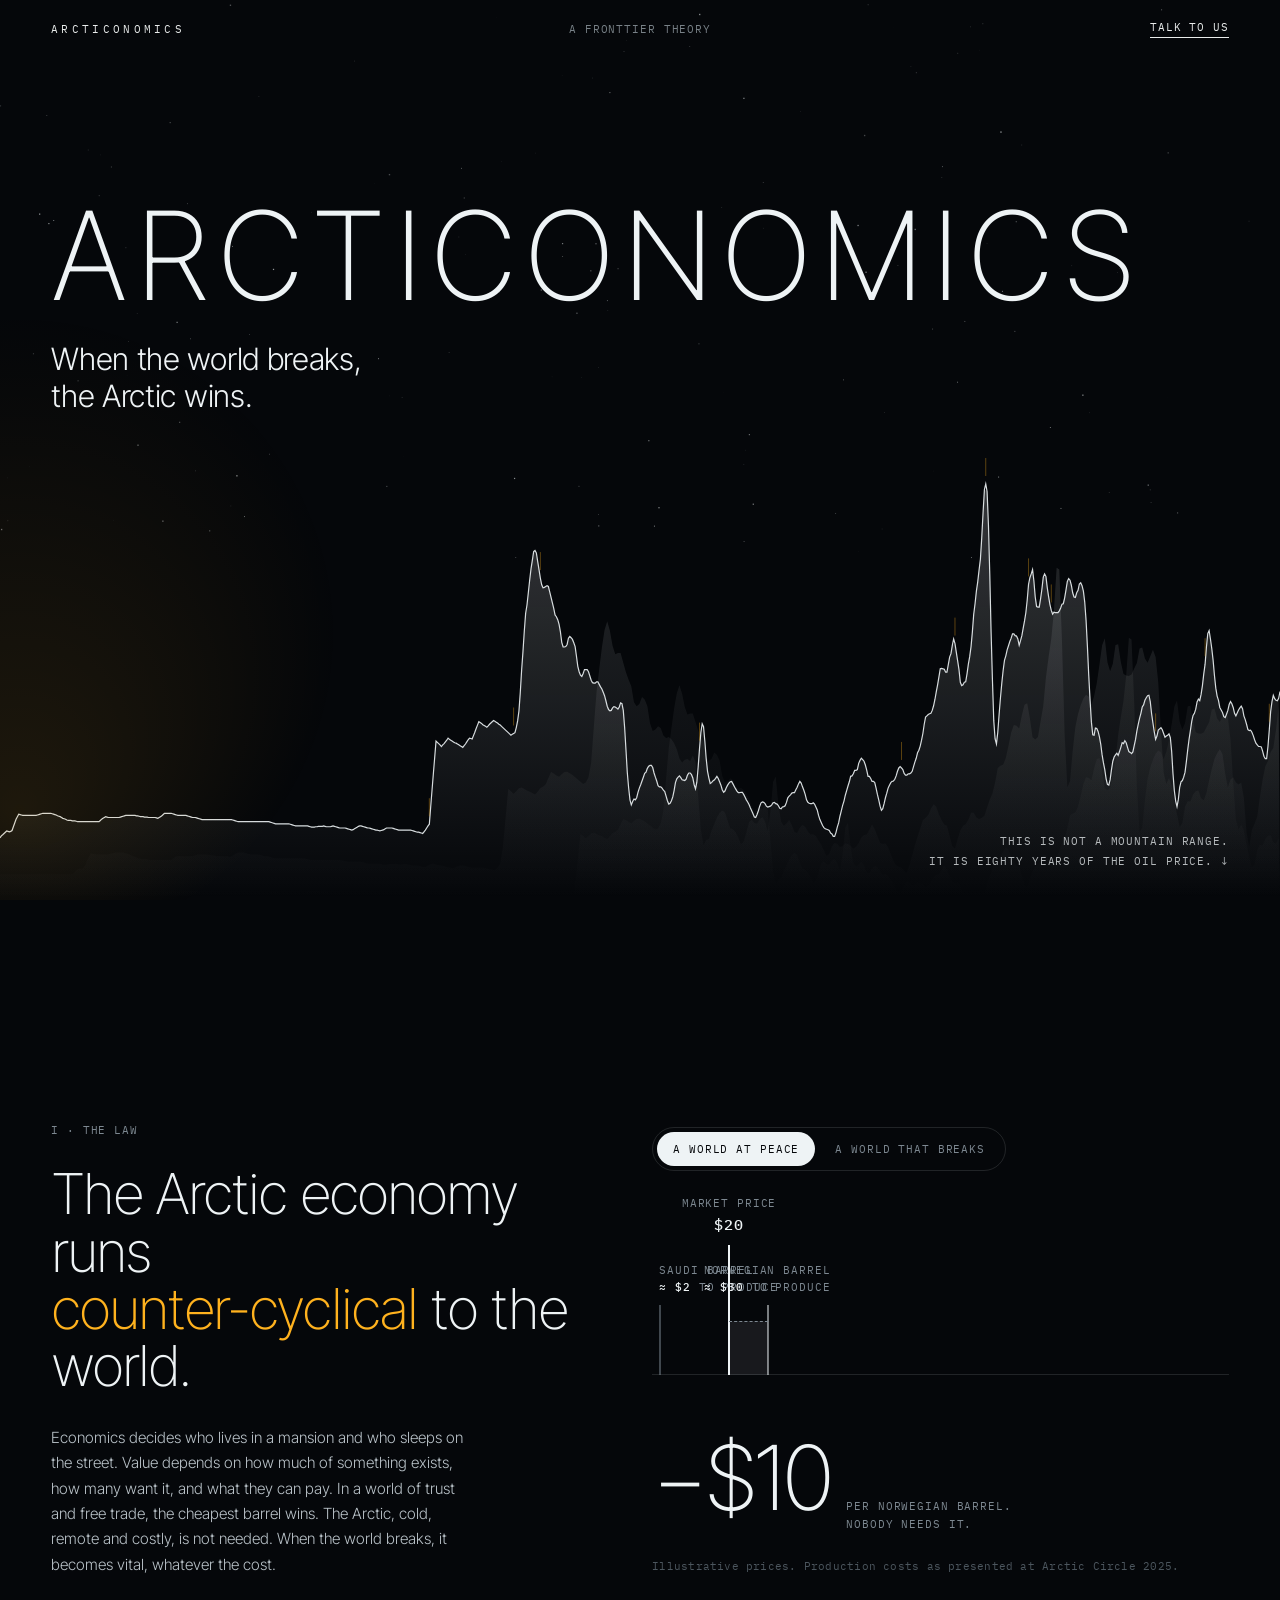
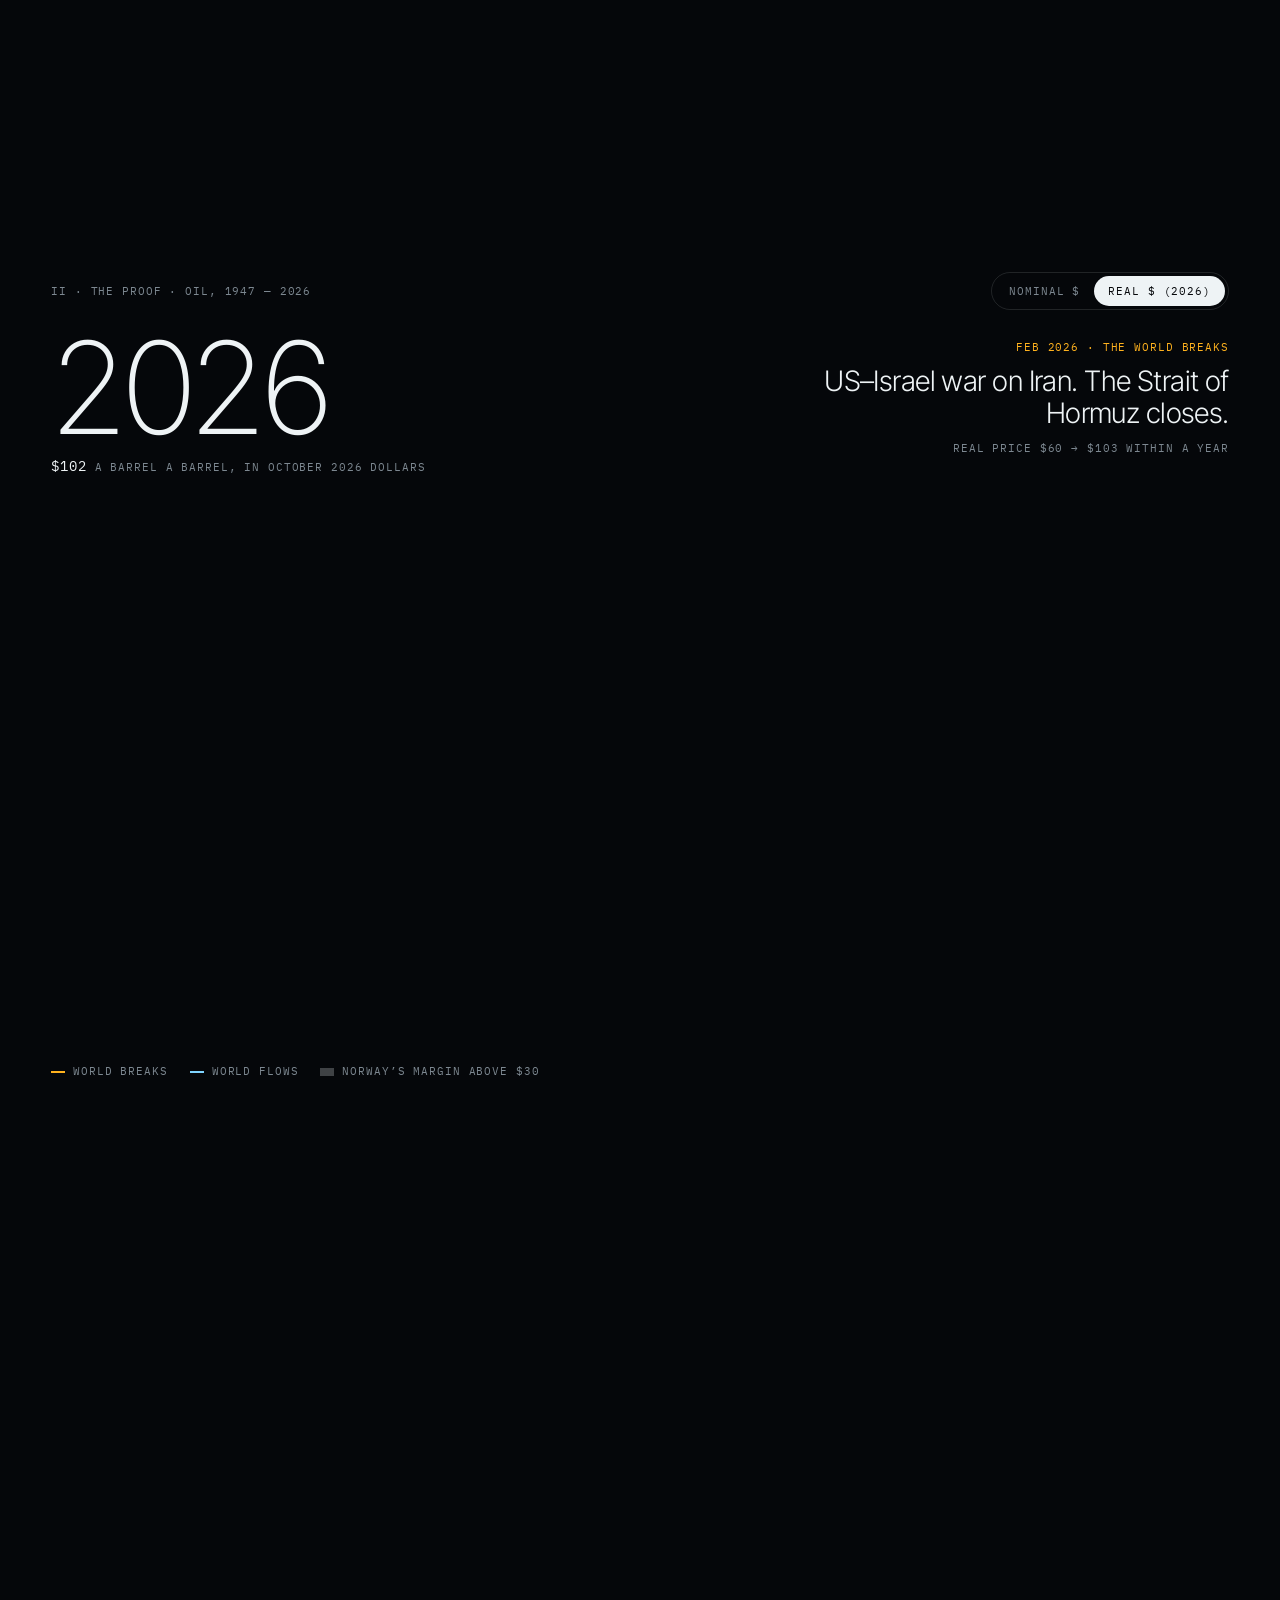
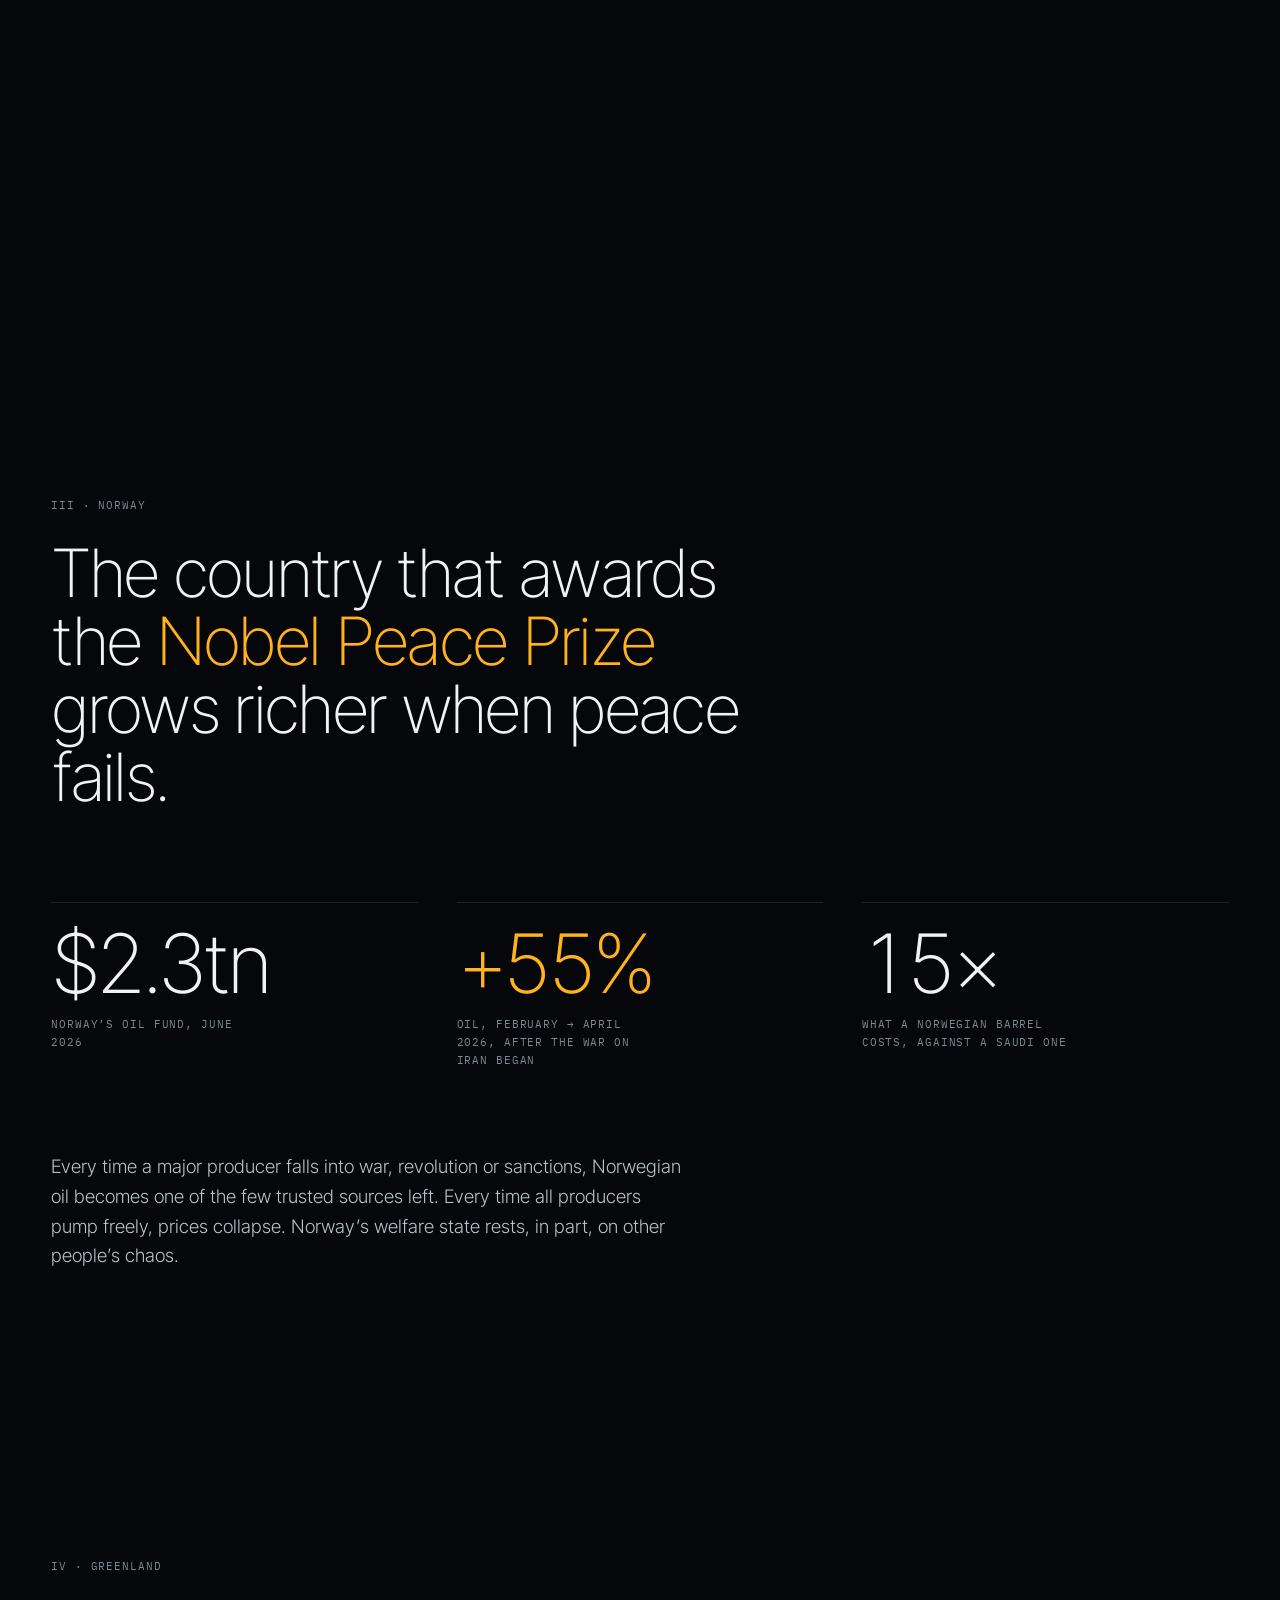
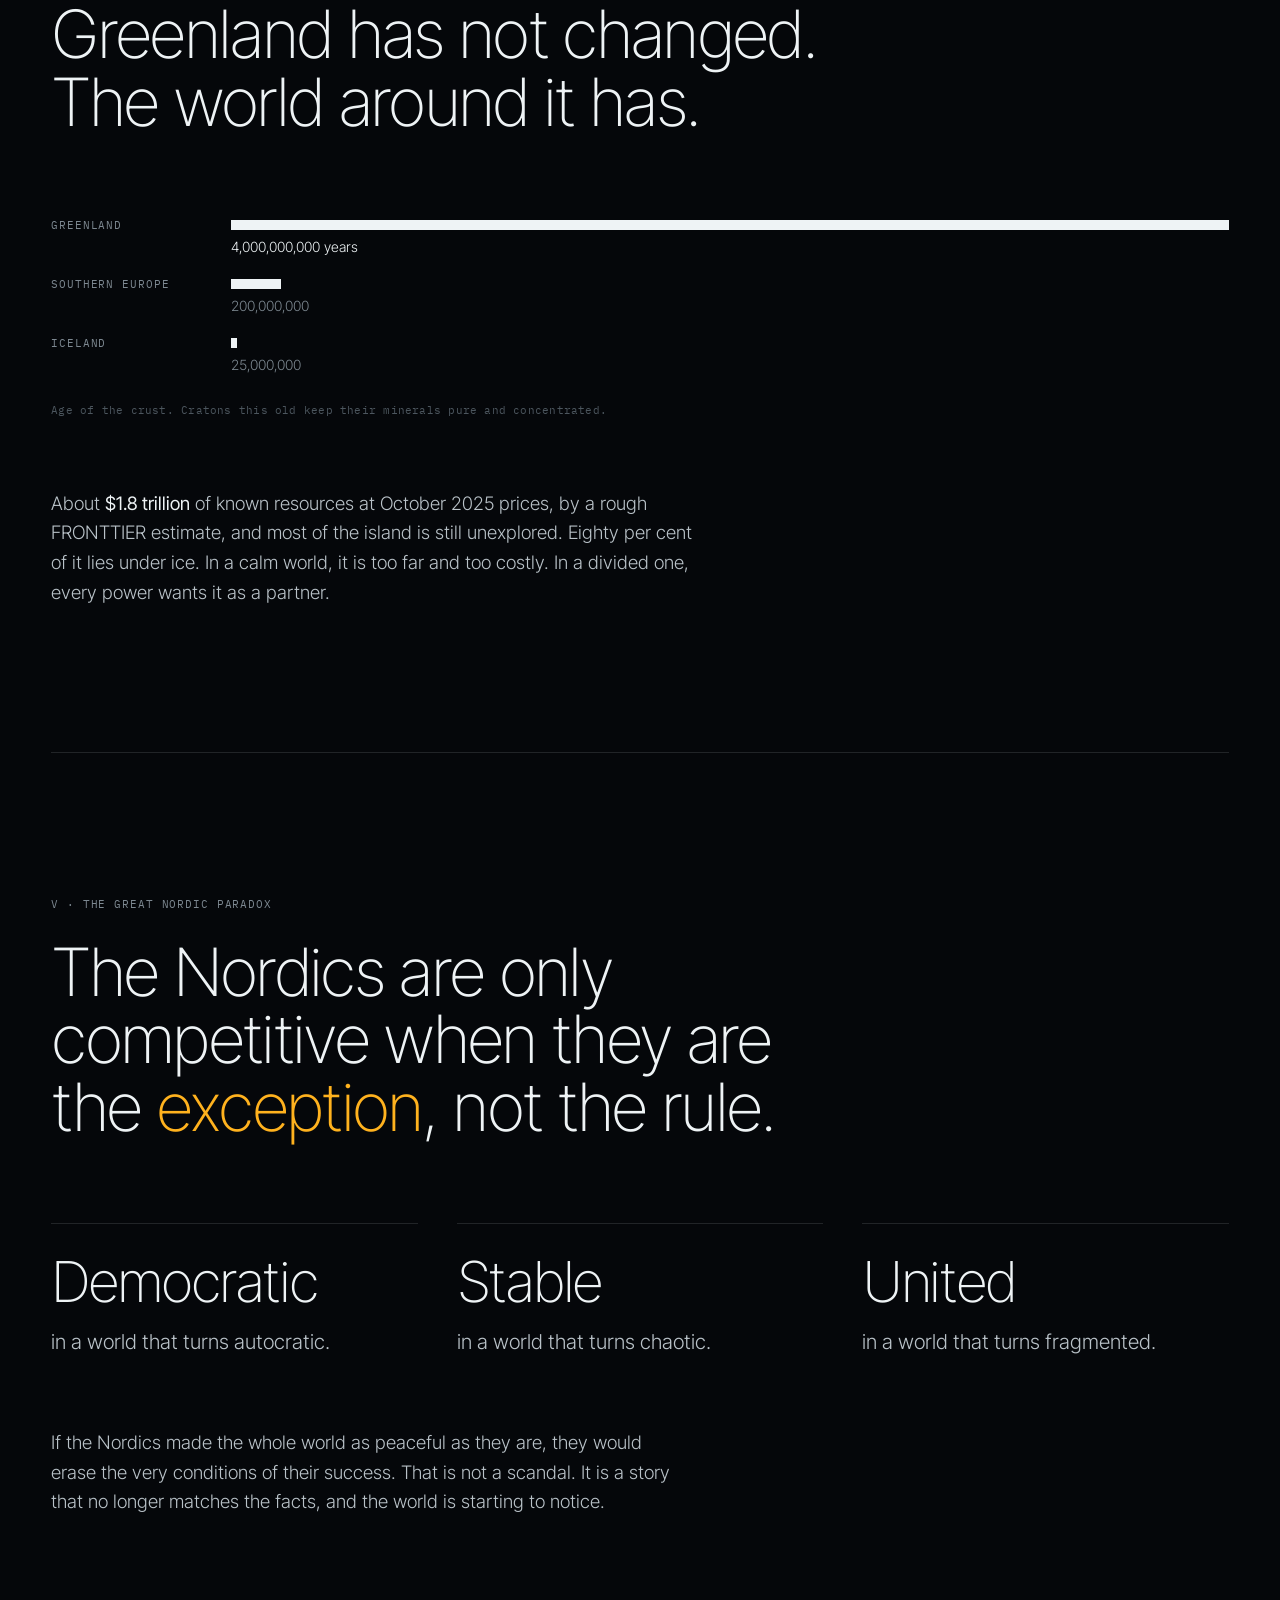
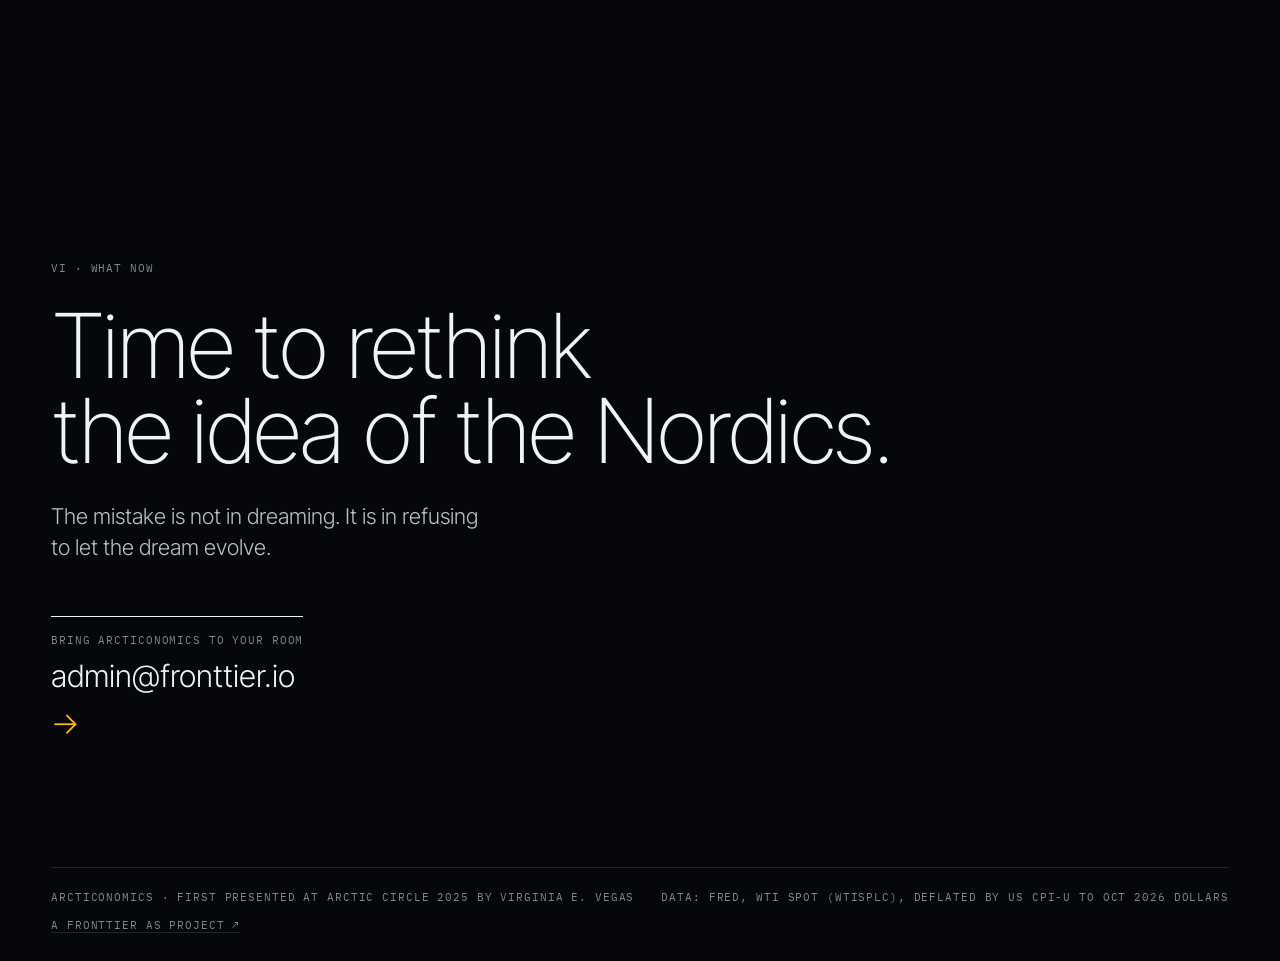
==== arcticonomics/index.html @ 34563ab1 "Proposal: Arcticonomics at fronttier.io/arcticonomics (preview until its own domain) Co-Authored-By:" ====
<!doctype html>
<html lang="en">
<head>
  <meta charset="utf-8">
  <meta name="viewport" content="width=device-width, initial-scale=1, viewport-fit=cover">
  <title>Arcticonomics — When the world breaks, the Arctic wins</title>
  <meta name="description" content="Arcticonomics: the Arctic economy is counter-cyclical to the world. Eighty years of the real oil price show it: every spike is a war, a revolution or a sanction. A FRONTTIER theory by Virginia E. Vegas.">
  <meta name="robots" content="noindex">
  <meta name="theme-color" content="#05070a">
  <link rel="icon" href="../favicon.svg" type="image/svg+xml">
  <link rel="preconnect" href="https://fonts.googleapis.com">
  <link rel="preconnect" href="https://fonts.gstatic.com" crossorigin>
  <link href="https://fonts.googleapis.com/css2?family=Inter+Tight:wght@200;300;400;500&family=IBM+Plex+Mono:wght@400;500&display=swap" rel="stylesheet">
  <link rel="stylesheet" href="styles.css?v=1">
</head>
<body>
  <header class="bar mono">
    <a href="#top" class="bar__b">Arcticonomics</a>
    <span class="bar__m" id="barM">A FRONTTIER theory</span>
    <a href="mailto:admin@fronttier.io?subject=Arcticonomics" class="bar__c">Talk to us</a>
  </header>

  <!-- 0. the ridge -->
  <section class="hero" id="top">
    <canvas id="ridge" aria-hidden="true"></canvas>
    <div class="hero__txt">
      <h1 class="hero__t">ARCTICONOMICS</h1>
      <p class="hero__s">When the world breaks,<br>the Arctic wins.</p>
    </div>
    <p class="mono hero__hint" id="hint">This is not a mountain range.<br>It is eighty years of the oil price. ↓</p>
  </section>

  <!-- 1. the law -->
  <section class="law" id="law" aria-labelledby="lawT">
    <div class="law__txt">
      <p class="mono k">I · The law</p>
      <h2 class="law__t rv" id="lawT">The Arctic economy runs<br><em>counter-cyclical</em> to the world.</h2>
      <p class="law__p rv">Economics decides who lives in a mansion and who sleeps on the street. Value depends on how much of something exists, how many want it, and what they can pay. In a world of trust and free trade, the cheapest barrel wins. The Arctic, cold, remote and costly, is not needed. When the world breaks, it becomes vital, whatever the cost.</p>
    </div>
    <div class="law__lab">
      <div class="switch mono" role="tablist" aria-label="State of the world">
        <button type="button" role="tab" aria-selected="true" data-w="peace">A world at peace</button>
        <button type="button" role="tab" aria-selected="false" data-w="break">A world that breaks</button>
      </div>
      <div class="scale" id="scale" aria-hidden="true">
        <div class="scale__axis"></div>
        <div class="tick tick--sa"><i></i><span class="mono">Saudi barrel<br><b>≈ $2</b> to produce</span></div>
        <div class="tick tick--no"><i></i><span class="mono">Norwegian barrel<br><b>≈ $30</b> to produce</span></div>
        <div class="tick tick--mk" id="mk"><i></i><span class="mono">Market price<br><b id="mkV">$20</b></span></div>
        <div class="gap" id="gap"></div>
      </div>
      <p class="law__out"><span id="outV">−$10</span><span class="mono" id="outL">per Norwegian barrel. Nobody needs it.</span></p>
      <p class="mono law__f">Illustrative prices. Production costs as presented at Arctic Circle 2025.</p>
    </div>
  </section>

  <!-- 2. the proof -->
  <section class="proof" id="proof" aria-labelledby="proofT">
    <div class="proof__pin">
      <div class="proof__head">
        <p class="mono k" id="proofT">II · The proof · Oil, 1947 — 2026</p>
        <div class="tog mono" role="group" aria-label="Price view">
          <button type="button" data-v="nominal" aria-pressed="false">Nominal $</button>
          <button type="button" data-v="real" aria-pressed="true">Real $ (2026)</button>
        </div>
      </div>
      <canvas id="chart" aria-label="Real oil price 1947 to 2026 with major world events"></canvas>
      <div class="now">
        <p class="now__y" id="nowY">1947</p>
        <p class="mono now__p"><span id="nowP">$26</span> a barrel<span id="nowU"> in today’s dollars</span></p>
      </div>
      <div class="ev" id="ev">
        <p class="mono ev__k" id="evK">Scroll through eighty years</p>
        <p class="ev__t" id="evT">Calm. Cheap. Nobody needs the Arctic.</p>
        <p class="mono ev__n" id="evN"></p>
      </div>
      <p class="mono legend"><span class="lg lg--b">World breaks</span><span class="lg lg--f">World flows</span><span class="lg lg--n">Norway’s margin above $30</span></p>
    </div>
  </section>

  <!-- 3. the paradox -->
  <section class="para" aria-labelledby="paraT">
    <p class="mono k rv">III · Norway</p>
    <h2 class="para__t rv" id="paraT">The country that awards the <em>Nobel Peace Prize</em> grows richer when peace fails.</h2>
    <div class="stats">
      <div class="st rv"><p class="st__v" data-count="2.3" data-pre="$" data-suf="tn">$2.3tn</p><p class="mono">Norway’s oil fund, June 2026</p></div>
      <div class="st rv"><p class="st__v" data-count="55" data-pre="+" data-suf="%">+55%</p><p class="mono">Oil, February → April 2026, after the war on Iran began</p></div>
      <div class="st rv"><p class="st__v" data-count="15" data-pre="" data-suf="×">15×</p><p class="mono">What a Norwegian barrel costs, against a Saudi one</p></div>
    </div>
    <p class="para__p rv">Every time a major producer falls into war, revolution or sanctions, Norwegian oil becomes one of the few trusted sources left. Every time all producers pump freely, prices collapse. Norway’s welfare state rests, in part, on other people’s chaos.</p>
  </section>

  <!-- 4. greenland -->
  <section class="gl" aria-labelledby="glT">
    <p class="mono k rv">IV · Greenland</p>
    <h2 class="gl__t rv" id="glT">Greenland has not changed.<br>The world around it has.</h2>
    <div class="crust" id="crust">
      <div class="cr"><span class="mono">Greenland</span><i style="--w:1"></i><b>4,000,000,000 years</b></div>
      <div class="cr"><span class="mono">Southern Europe</span><i style="--w:.05"></i><b>200,000,000</b></div>
      <div class="cr"><span class="mono">Iceland</span><i style="--w:.00625"></i><b>25,000,000</b></div>
      <p class="mono crust__f">Age of the crust. Cratons this old keep their minerals pure and concentrated.</p>
    </div>
    <p class="gl__p rv">About <b>$1.8 trillion</b> of known resources at October 2025 prices, by a rough FRONTTIER estimate, and most of the island is still unexplored. Eighty per cent of it lies under ice. In a calm world, it is too far and too costly. In a divided one, every power wants it as a partner.</p>
  </section>

  <!-- 5. the nordic paradox -->
  <section class="np" aria-labelledby="npT">
    <p class="mono k rv">V · The great Nordic paradox</p>
    <h2 class="np__t rv" id="npT">The Nordics are only competitive when they are the <em>exception</em>, not the rule.</h2>
    <ol class="np__l">
      <li class="rv"><span>Democratic</span> in a world that turns autocratic.</li>
      <li class="rv"><span>Stable</span> in a world that turns chaotic.</li>
      <li class="rv"><span>United</span> in a world that turns fragmented.</li>
    </ol>
    <p class="np__p rv">If the Nordics made the whole world as peaceful as they are, they would erase the very conditions of their success. That is not a scandal. It is a story that no longer matches the facts, and the world is starting to notice.</p>
  </section>

  <!-- 6. close -->
  <section class="end" aria-labelledby="endT">
    <canvas id="endRidge" aria-hidden="true"></canvas>
    <div class="end__txt">
      <p class="mono k rv">VI · What now</p>
      <h2 class="end__t rv" id="endT">Time to rethink<br>the idea of the Nordics.</h2>
      <p class="end__q rv">The mistake is not in dreaming. It is in refusing to let the dream evolve.</p>
      <a class="end__cta rv" href="mailto:admin@fronttier.io?subject=Arcticonomics"><span class="mono">Bring Arcticonomics to your room</span>admin@fronttier.io <i>→</i></a>
    </div>
    <footer class="foot mono">
      <span>Arcticonomics · first presented at Arctic Circle 2025 by Virginia E. Vegas</span>
      <span>Data: FRED, WTI spot (WTISPLC), deflated by US CPI-U to Oct 2026 dollars</span>
      <a href="https://fronttier.io">A FRONTTIER AS project ↗</a>
    </footer>
  </section>

  <script src="data.js?v=1"></script>
  <script src="app.js?v=1" defer></script>
</body>
</html>
---- arcticonomics/styles.css ----
:root {
  --night: #05070a;
  --ice: #eef3f5;
  --mist: #7d8891;
  --line: rgba(238,243,245,.12);
  --amber: #ffb21e;
  --flow: #7fd4ff;
  --pad: clamp(20px, 4vw, 56px);
  --sans: "Inter Tight", system-ui, sans-serif;
  --mono: "IBM Plex Mono", ui-monospace, monospace;
  --ease: cubic-bezier(.2,.7,.1,1);
}
* { box-sizing: border-box; }
html { -webkit-text-size-adjust: 100%; scroll-behavior: smooth; }
body { margin: 0; background: var(--night); color: var(--ice); font-family: var(--sans); -webkit-font-smoothing: antialiased; overflow-x: hidden; }
a { color: inherit; text-decoration: none; }
em { font-style: normal; color: var(--amber); }
.mono { font-family: var(--mono); font-size: 11px; letter-spacing: .08em; text-transform: uppercase; font-weight: 400; }
.k { margin: 0 0 28px; color: var(--mist); }

.bar { position: fixed; z-index: 30; top: 0; left: 0; right: 0; display: flex; justify-content: space-between; align-items: center; padding: 20px var(--pad); mix-blend-mode: difference; }
.bar__b { letter-spacing: .3em; }
.bar__m { position: absolute; left: 50%; transform: translateX(-50%); color: var(--mist); }
.bar__c { border-bottom: 1px solid currentColor; padding-bottom: 3px; }

/* 0. ridge */
.hero { position: relative; height: 100svh; min-height: 620px; overflow: hidden; }
#ridge { position: absolute; inset: 0; width: 100%; height: 100%; }
.hero__txt { position: absolute; left: var(--pad); right: var(--pad); top: 22svh; }
.hero__t { margin: 0; font-weight: 200; font-size: clamp(40px, 9.6vw, 176px); letter-spacing: .06em; line-height: .95; }
.hero__s { margin: 26px 0 0; font-weight: 300; font-size: clamp(20px, 2.4vw, 34px); line-height: 1.2; letter-spacing: -.01em; }
.hero__hint { position: absolute; right: var(--pad); bottom: 28px; margin: 0; text-align: right; line-height: 1.8; color: var(--ice); opacity: .75; transition: opacity .6s; }

/* 1. the law */
.law { display: grid; grid-template-columns: minmax(0, 1fr) minmax(0, 1.1fr); gap: clamp(30px, 6vw, 110px); align-items: center; min-height: 100svh; padding: 16svh var(--pad); }
.law__t { margin: 0; font-weight: 200; font-size: clamp(34px, 4.4vw, 72px); line-height: 1.02; letter-spacing: -.035em; }
.law__p { margin: 30px 0 0; max-width: 46ch; font-size: clamp(15px, 1.2vw, 18px); line-height: 1.65; font-weight: 300; color: #b9c2c8; }
.switch { display: inline-flex; border: 1px solid var(--line); border-radius: 999px; padding: 4px; gap: 4px; }
.switch button { appearance: none; border: 0; background: none; color: var(--mist); font: inherit; letter-spacing: inherit; text-transform: inherit; padding: 10px 16px; border-radius: 999px; cursor: pointer; transition: background .4s, color .4s; }
.switch button[aria-selected="true"] { background: var(--ice); color: var(--night); }
.switch button[data-w="break"][aria-selected="true"] { background: var(--amber); }
.scale { position: relative; height: 190px; margin: 54px 0 0; }
.scale__axis { position: absolute; left: 0; right: 0; bottom: 40px; height: 1px; background: var(--line); }
.tick { position: absolute; bottom: 40px; transform: translateX(-50%); transition: left 1.2s var(--ease); }
.tick i { display: block; width: 1px; height: 70px; background: var(--mist); margin: 0 auto; }
.tick span { position: absolute; bottom: 78px; left: 50%; transform: translateX(-50%); white-space: nowrap; text-align: center; color: var(--mist); line-height: 1.6; }
.tick b { color: var(--ice); font-weight: 500; }
.tick--sa { left: 1.33%; }
.tick--sa span { left: 0; transform: none; text-align: left; }
.tick--no { left: 20%; }
.tick--no i { background: var(--ice); }
.tick--mk { left: 13.3%; bottom: 40px; }
.tick--mk i { height: 130px; width: 2px; background: var(--ice); transition: background .6s; }
.tick--mk span { bottom: 138px; }
.tick--mk b { font-size: 15px; }
.gap { position: absolute; bottom: 40px; height: 54px; left: 13.3%; width: 6.7%; background: rgba(238,243,245,.08); border-top: 1px dashed var(--mist); transition: left 1.2s var(--ease), width 1.2s var(--ease), background .6s; }
.law.is-break .tick--mk i { background: var(--amber); }
.law.is-break .gap { background: color-mix(in srgb, var(--amber) 22%, transparent); border-top-color: var(--amber); }
.law__out { margin: 18px 0 0; display: flex; align-items: baseline; gap: 16px; flex-wrap: wrap; }
#outV { font-weight: 200; font-size: clamp(54px, 7vw, 110px); letter-spacing: -.05em; line-height: 1; transition: color .6s; }
.law.is-break #outV { color: var(--amber); }
#outL { color: var(--mist); max-width: 26ch; line-height: 1.6; }
.law__f { margin: 26px 0 0; color: #4c565e; text-transform: none; letter-spacing: .02em; }

/* 2. the proof */
.proof { position: relative; height: 900svh; }
.proof__pin { position: sticky; top: 0; height: 100svh; overflow: hidden; }
.proof__head { position: absolute; z-index: 2; top: 72px; left: var(--pad); right: var(--pad); display: flex; justify-content: space-between; align-items: center; gap: 16px; flex-wrap: wrap; }
.proof__head .k { margin: 0; }
.tog { display: inline-flex; border: 1px solid var(--line); border-radius: 999px; padding: 3px; }
.tog button { appearance: none; border: 0; background: none; color: var(--mist); font: inherit; letter-spacing: inherit; text-transform: inherit; padding: 8px 14px; border-radius: 999px; cursor: pointer; }
.tog button[aria-pressed="true"] { background: var(--ice); color: var(--night); }
#chart { position: absolute; inset: 0; width: 100%; height: 100%; }
.now { position: absolute; left: var(--pad); top: 130px; pointer-events: none; }
.now__y { margin: 0; font-weight: 200; font-size: clamp(64px, 10vw, 170px); letter-spacing: -.05em; line-height: .9; font-variant-numeric: tabular-nums; }
.now__p { margin: 12px 0 0; color: var(--mist); }
.now__p span:first-child { color: var(--ice); font-size: 14px; }
.ev { position: absolute; right: var(--pad); top: 140px; width: min(420px, 38vw); text-align: right; pointer-events: none; }
.ev__k { margin: 0 0 12px; color: var(--amber); transition: color .4s; }
.ev.is-flow .ev__k { color: var(--flow); }
.ev.is-neutral .ev__k { color: var(--ice); }
.ev__t { margin: 0; font-weight: 300; font-size: clamp(22px, 2.2vw, 34px); line-height: 1.12; letter-spacing: -.02em; }
.ev__n { margin: 12px 0 0; color: var(--mist); }
.ev.flip .ev__k, .ev.flip .ev__t, .ev.flip .ev__n { animation: in .7s var(--ease); }
@keyframes in { from { opacity: 0; transform: translateY(10px); } to { opacity: 1; transform: none; } }
.legend { position: absolute; left: var(--pad); bottom: 22px; margin: 0; display: flex; gap: 22px; flex-wrap: wrap; color: var(--mist); }
.lg::before { content: ""; display: inline-block; width: 14px; height: 2px; margin-right: 8px; vertical-align: middle; }
.lg--b::before { background: var(--amber); }
.lg--f::before { background: var(--flow); }
.lg--n::before { height: 8px; background: rgba(238,243,245,.25); }

/* 3. paradox */
.para { padding: 22svh var(--pad) 16svh; max-width: 1400px; }
.para__t { margin: 0; font-weight: 200; font-size: clamp(36px, 5.2vw, 88px); line-height: 1.02; letter-spacing: -.04em; max-width: 18ch; }
.stats { display: grid; grid-template-columns: repeat(3, 1fr); gap: clamp(20px, 3vw, 48px); margin-top: 10svh; }
.st { border-top: 1px solid var(--line); padding-top: 20px; }
.st__v { margin: 0 0 12px; font-weight: 200; font-size: clamp(54px, 6.4vw, 108px); letter-spacing: -.05em; line-height: 1; font-variant-numeric: tabular-nums; }
.st:nth-child(2) .st__v { color: var(--amber); }
.st .mono { color: var(--mist); line-height: 1.6; max-width: 30ch; }
.para__p { margin: 8svh 0 0; max-width: 58ch; font-size: clamp(17px, 1.45vw, 21px); line-height: 1.6; font-weight: 300; color: #b9c2c8; }

/* 4. greenland */
.gl { padding: 16svh var(--pad); }
.gl__t { margin: 0; font-weight: 200; font-size: clamp(36px, 5.2vw, 88px); line-height: 1.02; letter-spacing: -.04em; }
.crust { margin-top: 9svh; display: grid; gap: 22px; }
.cr { display: grid; grid-template-columns: 160px 1fr; align-items: center; column-gap: 20px; row-gap: 6px; }
.cr span { color: var(--mist); }
.cr i { display: block; height: 10px; background: var(--ice); width: 0; transition: width 2.4s var(--ease); }
.crust.in .cr i { width: max(3px, calc(var(--w) * 100%)); }
.cr b { grid-column: 2; font-weight: 300; font-size: 14px; color: var(--mist); font-variant-numeric: tabular-nums; }
.cr:first-child b { color: var(--ice); }
.crust__f { margin: 8px 0 0; color: #4c565e; text-transform: none; letter-spacing: .02em; }
.gl__p { margin: 8svh 0 0; max-width: 60ch; font-size: clamp(17px, 1.45vw, 21px); line-height: 1.6; font-weight: 300; color: #b9c2c8; }
.gl__p b { color: var(--ice); font-weight: 400; }

/* 5. nordic paradox */
.np { padding: 16svh var(--pad); border-top: 1px solid var(--line); margin: 0 var(--pad); padding-left: 0; padding-right: 0; }
.np__t { margin: 0; font-weight: 200; font-size: clamp(36px, 5.2vw, 88px); line-height: 1.02; letter-spacing: -.04em; max-width: 20ch; }
.np__l { list-style: none; margin: 9svh 0 0; padding: 0; display: grid; grid-template-columns: repeat(3, 1fr); gap: clamp(20px, 3vw, 48px); }
.np__l li { border-top: 1px solid var(--line); padding-top: 20px; font-size: clamp(18px, 1.6vw, 24px); font-weight: 300; line-height: 1.35; color: #b9c2c8; }
.np__l li span { display: block; font-weight: 200; font-size: clamp(40px, 4.4vw, 72px); letter-spacing: -.04em; color: var(--ice); margin-bottom: 8px; }
.np__p { margin: 8svh 0 0; max-width: 58ch; font-size: clamp(17px, 1.45vw, 21px); line-height: 1.6; font-weight: 300; color: #b9c2c8; }

/* 6. end */
.end { position: relative; min-height: 100svh; display: flex; flex-direction: column; justify-content: flex-end; overflow: hidden; }
#endRidge { position: absolute; inset: 0; width: 100%; height: 100%; }
.end__txt { position: relative; padding: 0 var(--pad) 14svh; }
.end__t { margin: 0; font-weight: 200; font-size: clamp(44px, 7vw, 124px); line-height: .95; letter-spacing: -.045em; }
.end__q { margin: 28px 0 0; max-width: 34ch; font-size: clamp(18px, 1.7vw, 24px); line-height: 1.45; font-weight: 300; color: #b9c2c8; }
.end__cta { display: inline-grid; margin-top: 52px; gap: 10px; font-size: clamp(22px, 2.4vw, 34px); font-weight: 300; border-top: 1px solid var(--ice); padding-top: 16px; }
.end__cta span { color: var(--mist); }
.end__cta i { font-style: normal; color: var(--amber); display: inline-block; transition: transform .5s var(--ease); }
.end__cta:hover i { transform: translateX(.3em); }
.foot { position: relative; display: flex; justify-content: space-between; gap: 14px; flex-wrap: wrap; margin: 0 var(--pad); padding: 22px 0 28px; border-top: 1px solid var(--line); color: var(--mist); }
.foot a { border-bottom: 1px solid var(--line); }

.rv { opacity: 0; transform: translateY(14px); transition: opacity 1.1s var(--ease), transform 1.1s var(--ease); }
.rv.in { opacity: 1; transform: none; }
.stats .st:nth-child(2) { transition-delay: .1s; } .stats .st:nth-child(3) { transition-delay: .2s; }
.np__l li:nth-child(2) { transition-delay: .1s; } .np__l li:nth-child(3) { transition-delay: .2s; }

@media (max-width: 860px) {
  .bar__m { display: none; }
  .bar { mix-blend-mode: normal; background: rgba(5,7,10,.7); -webkit-backdrop-filter: blur(10px); backdrop-filter: blur(10px); }
  .hero__txt { top: 16svh; }
  .law { grid-template-columns: 1fr; padding-top: 12svh; }
  .scale { height: 170px; }
  .tick span { font-size: 9px; }
  .proof__head { top: 66px; }
  .now { top: 118px; }
  .now__y { font-size: 64px; }
  .ev { top: auto; bottom: 64px; left: var(--pad); right: var(--pad); width: auto; text-align: left; }
  .ev__t { font-size: 21px; }
  .stats, .np__l { grid-template-columns: 1fr; }
  .cr { grid-template-columns: 1fr; }
  .cr b { grid-column: 1; }
  .legend { gap: 12px; font-size: 9px; }
}
@media (prefers-reduced-motion: reduce) {
  .rv { opacity: 1; transform: none; transition: none; }
  .tick, .gap, .cr i { transition: none; }
  html { scroll-behavior: auto; }
}
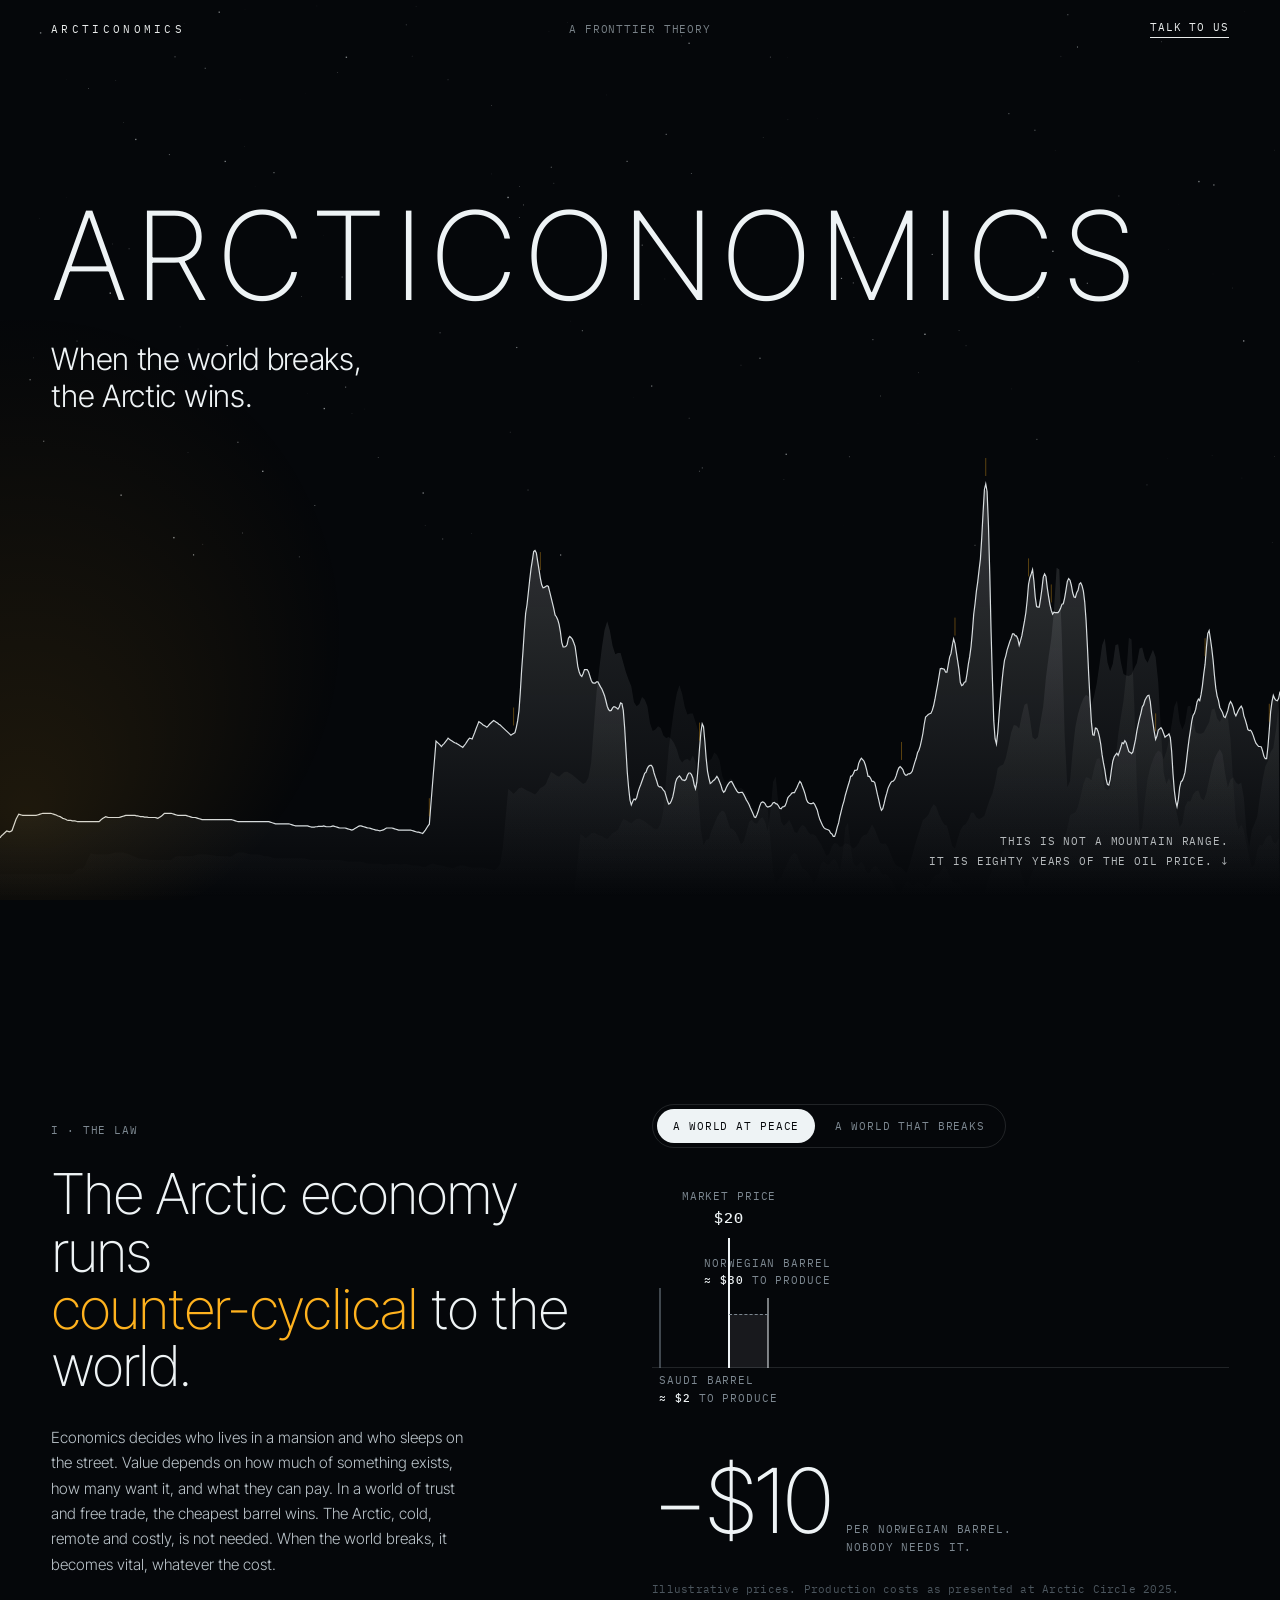
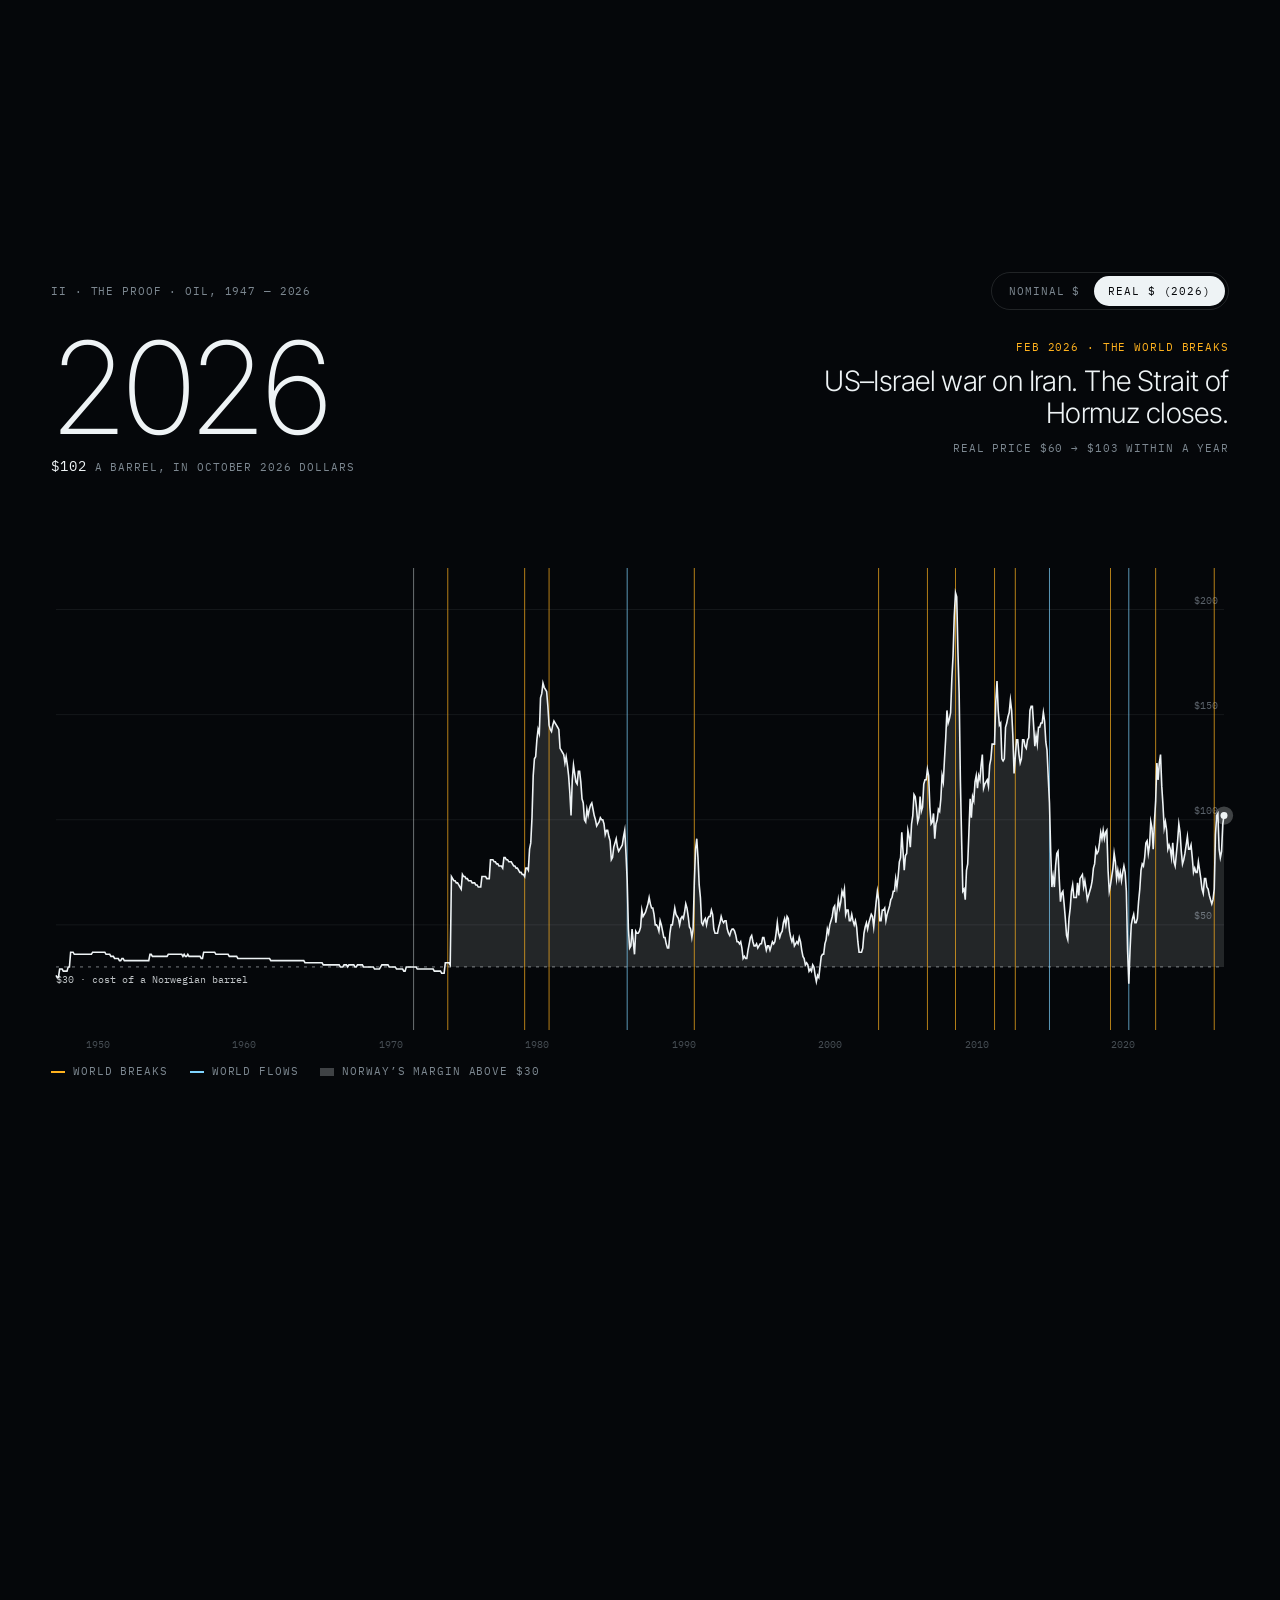
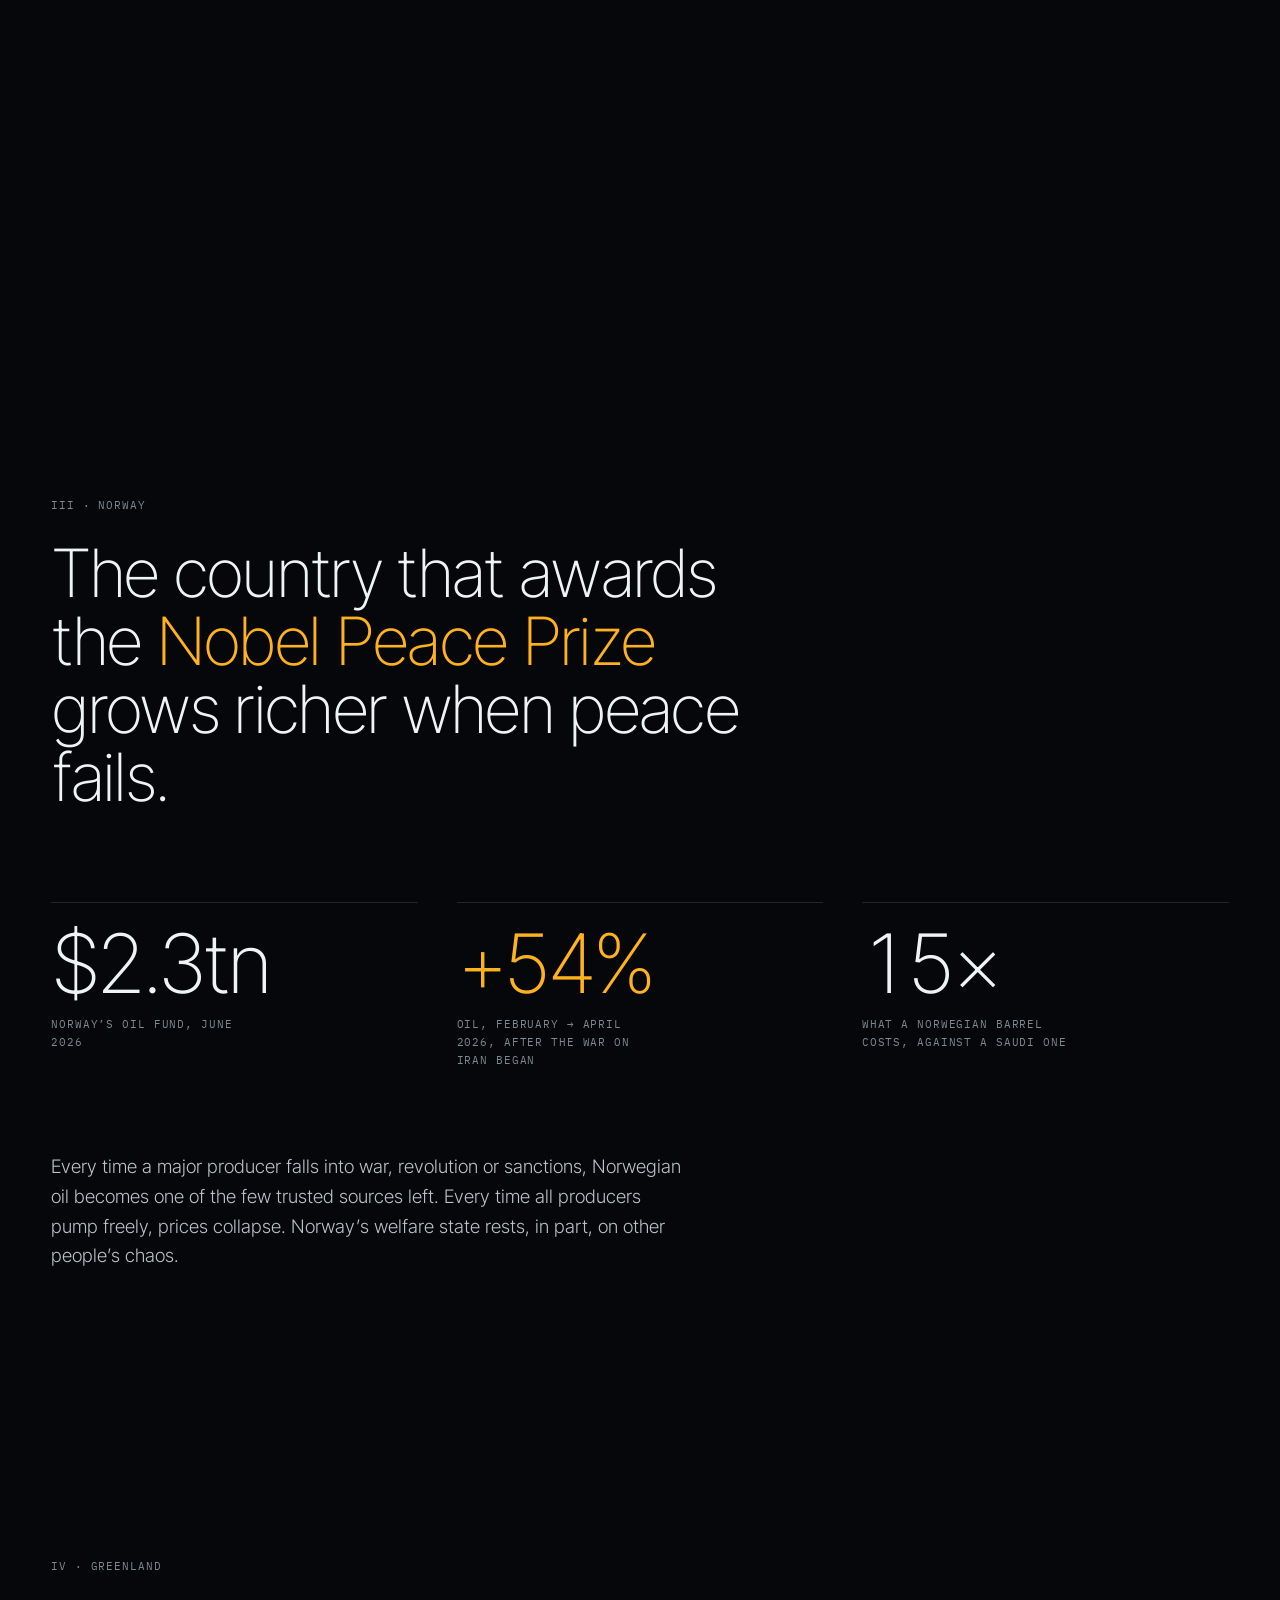
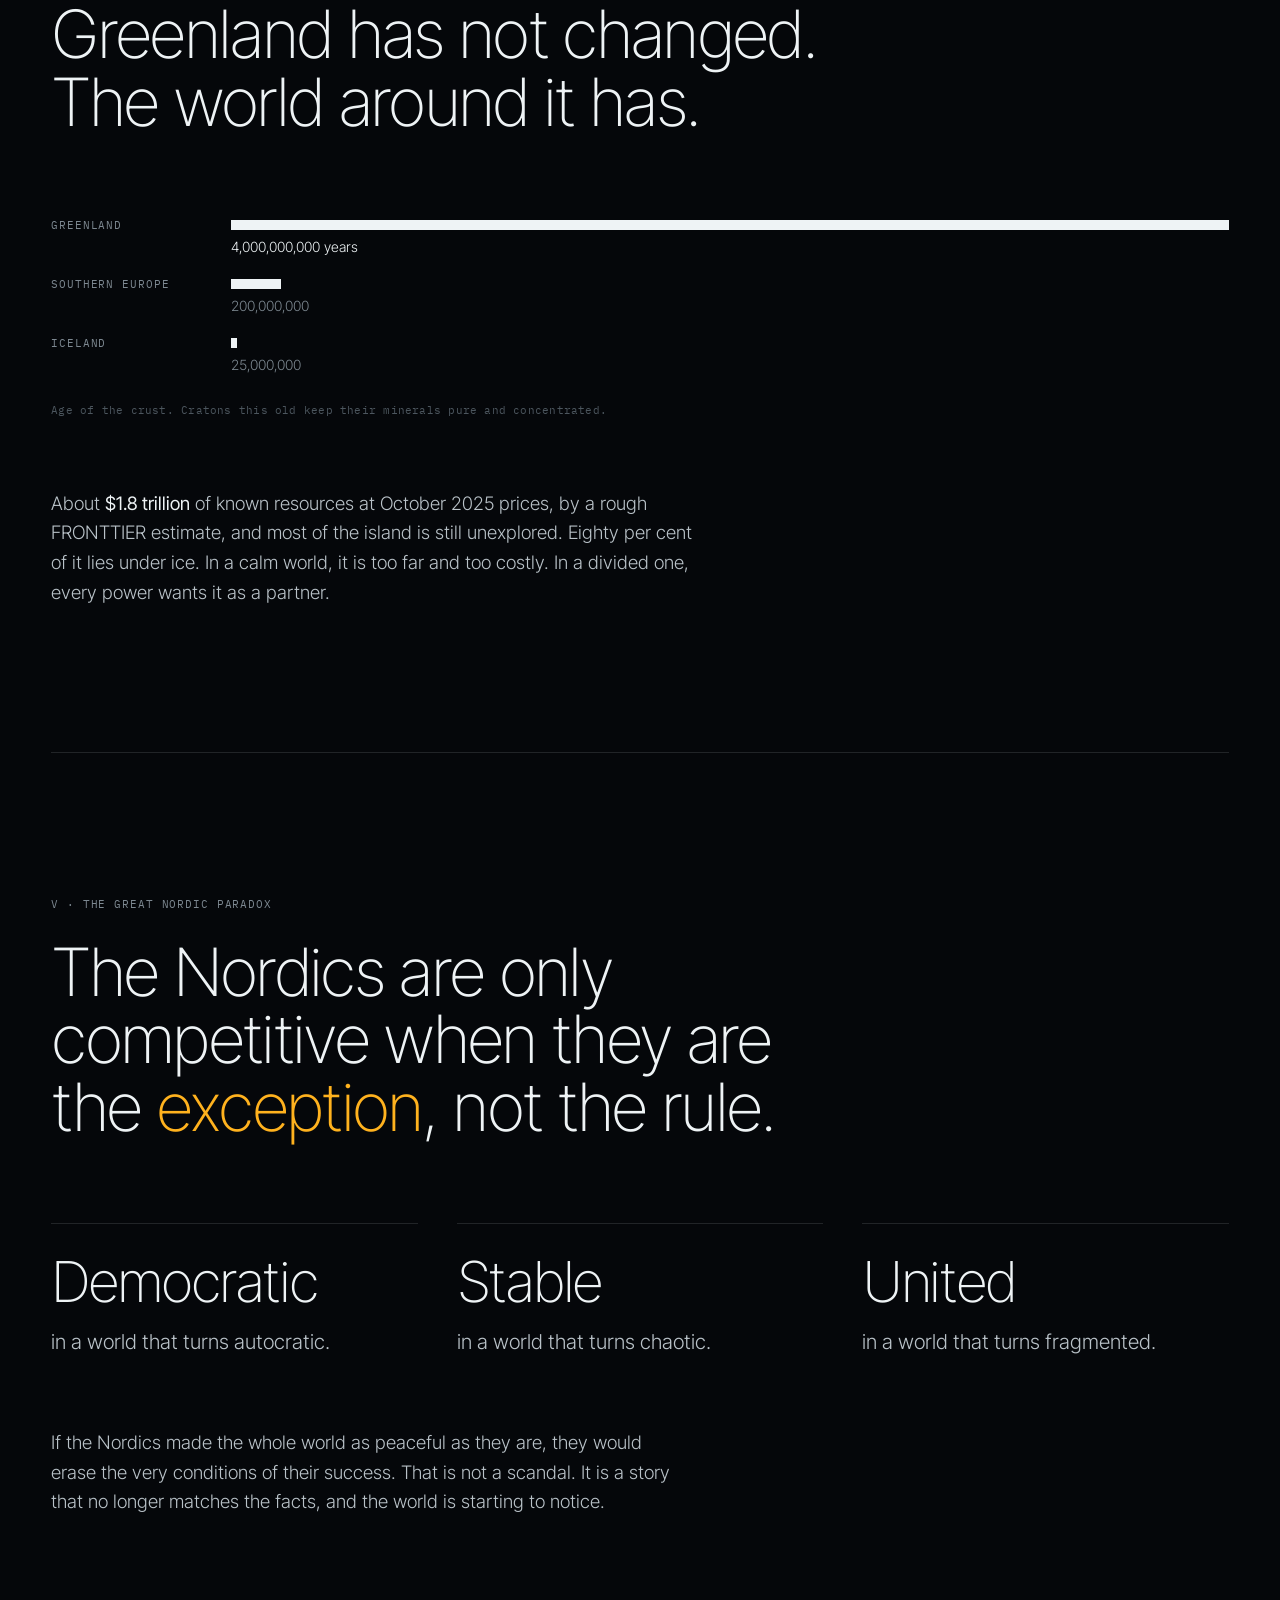
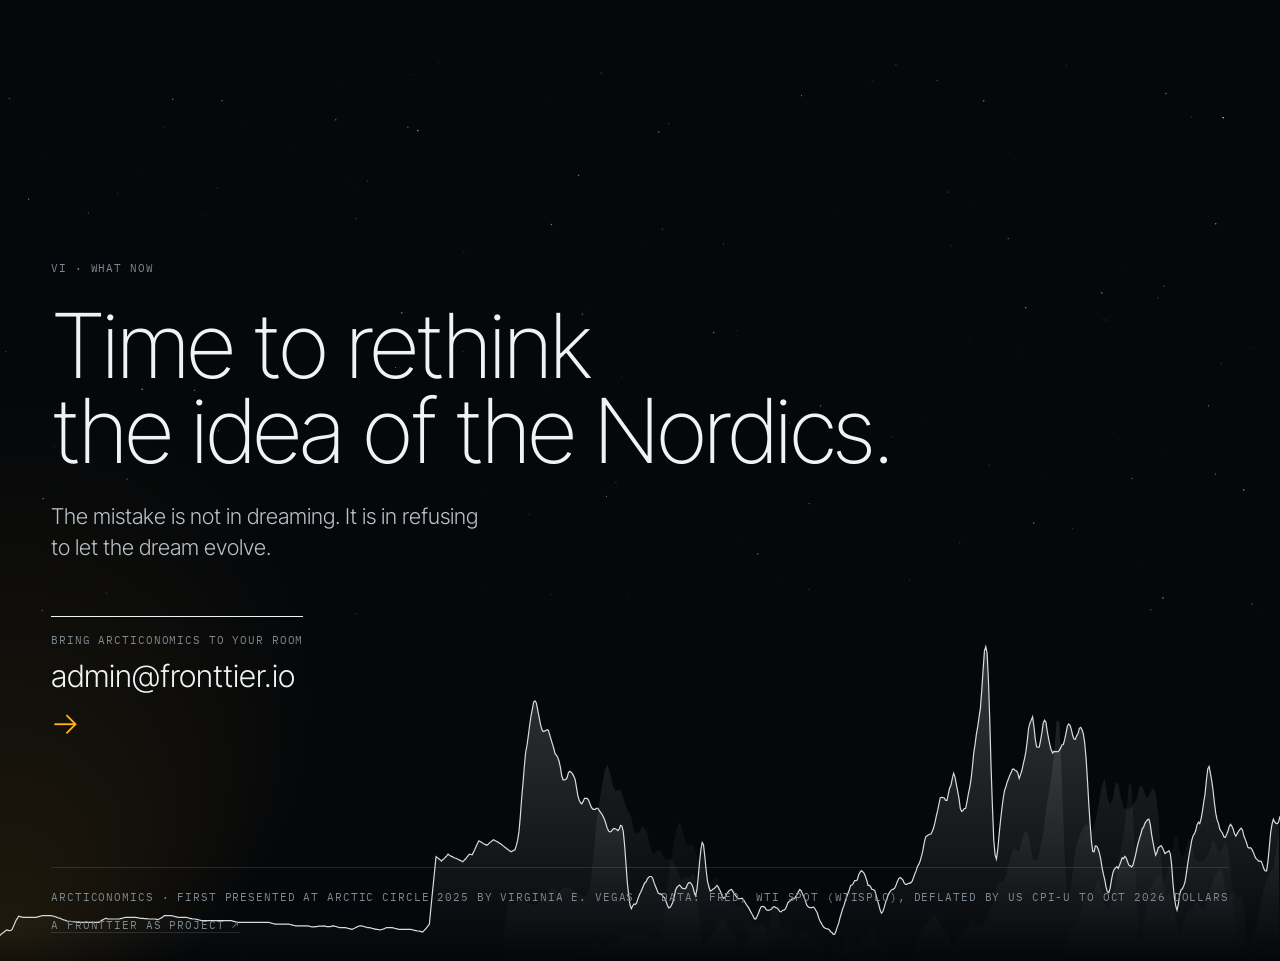
==== commit 12747f1f: "Arcticonomics: tidy readout and the law scale labels Co-Authored-By: Claude Opus 5.5 <noreply@anthro" ====
--- a/arcticonomics/index.html
+++ b/arcticonomics/index.html
@@ -11,7 +11,7 @@
   <link rel="preconnect" href="https://fonts.googleapis.com">
   <link rel="preconnect" href="https://fonts.gstatic.com" crossorigin>
   <link href="https://fonts.googleapis.com/css2?family=Inter+Tight:wght@200;300;400;500&family=IBM+Plex+Mono:wght@400;500&display=swap" rel="stylesheet">
-  <link rel="stylesheet" href="styles.css?v=1">
+  <link rel="stylesheet" href="styles.css?v=2">
 </head>
 <body>
   <header class="bar mono">
@@ -67,7 +67,7 @@
       <canvas id="chart" aria-label="Real oil price 1947 to 2026 with major world events"></canvas>
       <div class="now">
         <p class="now__y" id="nowY">1947</p>
-        <p class="mono now__p"><span id="nowP">$26</span> a barrel<span id="nowU"> in today’s dollars</span></p>
+        <p class="mono now__p"><span id="nowP">$26</span> a barrel<span id="nowU">, in October 2026 dollars</span></p>
       </div>
       <div class="ev" id="ev">
         <p class="mono ev__k" id="evK">Scroll through eighty years</p>
@@ -132,6 +132,6 @@
   </section>
 
   <script src="data.js?v=1"></script>
-  <script src="app.js?v=1" defer></script>
+  <script src="app.js?v=2" defer></script>
 </body>
 </html>
--- a/arcticonomics/styles.css
+++ b/arcticonomics/styles.css
@@ -39,21 +39,22 @@
 .switch button { appearance: none; border: 0; background: none; color: var(--mist); font: inherit; letter-spacing: inherit; text-transform: inherit; padding: 10px 16px; border-radius: 999px; cursor: pointer; transition: background .4s, color .4s; }
 .switch button[aria-selected="true"] { background: var(--ice); color: var(--night); }
 .switch button[data-w="break"][aria-selected="true"] { background: var(--amber); }
-.scale { position: relative; height: 190px; margin: 54px 0 0; }
-.scale__axis { position: absolute; left: 0; right: 0; bottom: 40px; height: 1px; background: var(--line); }
-.tick { position: absolute; bottom: 40px; transform: translateX(-50%); transition: left 1.2s var(--ease); }
+.scale { position: relative; height: 250px; margin: 40px 0 0; }
+.scale__axis { position: absolute; left: 0; right: 0; bottom: 70px; height: 1px; background: var(--line); }
+.tick { position: absolute; bottom: 70px; transform: translateX(-50%); transition: left 1.2s var(--ease); }
 .tick i { display: block; width: 1px; height: 70px; background: var(--mist); margin: 0 auto; }
 .tick span { position: absolute; bottom: 78px; left: 50%; transform: translateX(-50%); white-space: nowrap; text-align: center; color: var(--mist); line-height: 1.6; }
 .tick b { color: var(--ice); font-weight: 500; }
 .tick--sa { left: 1.33%; }
-.tick--sa span { left: 0; transform: none; text-align: left; }
+.tick--sa span { left: 0; transform: none; text-align: left; bottom: auto; top: 84px; }
+.tick--sa i { height: 80px; transform: translateY(0); }
 .tick--no { left: 20%; }
 .tick--no i { background: var(--ice); }
-.tick--mk { left: 13.3%; bottom: 40px; }
+.tick--mk { left: 13.3%; }
 .tick--mk i { height: 130px; width: 2px; background: var(--ice); transition: background .6s; }
 .tick--mk span { bottom: 138px; }
 .tick--mk b { font-size: 15px; }
-.gap { position: absolute; bottom: 40px; height: 54px; left: 13.3%; width: 6.7%; background: rgba(238,243,245,.08); border-top: 1px dashed var(--mist); transition: left 1.2s var(--ease), width 1.2s var(--ease), background .6s; }
+.gap { position: absolute; bottom: 70px; height: 54px; left: 13.3%; width: 6.7%; background: rgba(238,243,245,.08); border-top: 1px dashed var(--mist); transition: left 1.2s var(--ease), width 1.2s var(--ease), background .6s; }
 .law.is-break .tick--mk i { background: var(--amber); }
 .law.is-break .gap { background: color-mix(in srgb, var(--amber) 22%, transparent); border-top-color: var(--amber); }
 .law__out { margin: 18px 0 0; display: flex; align-items: baseline; gap: 16px; flex-wrap: wrap; }
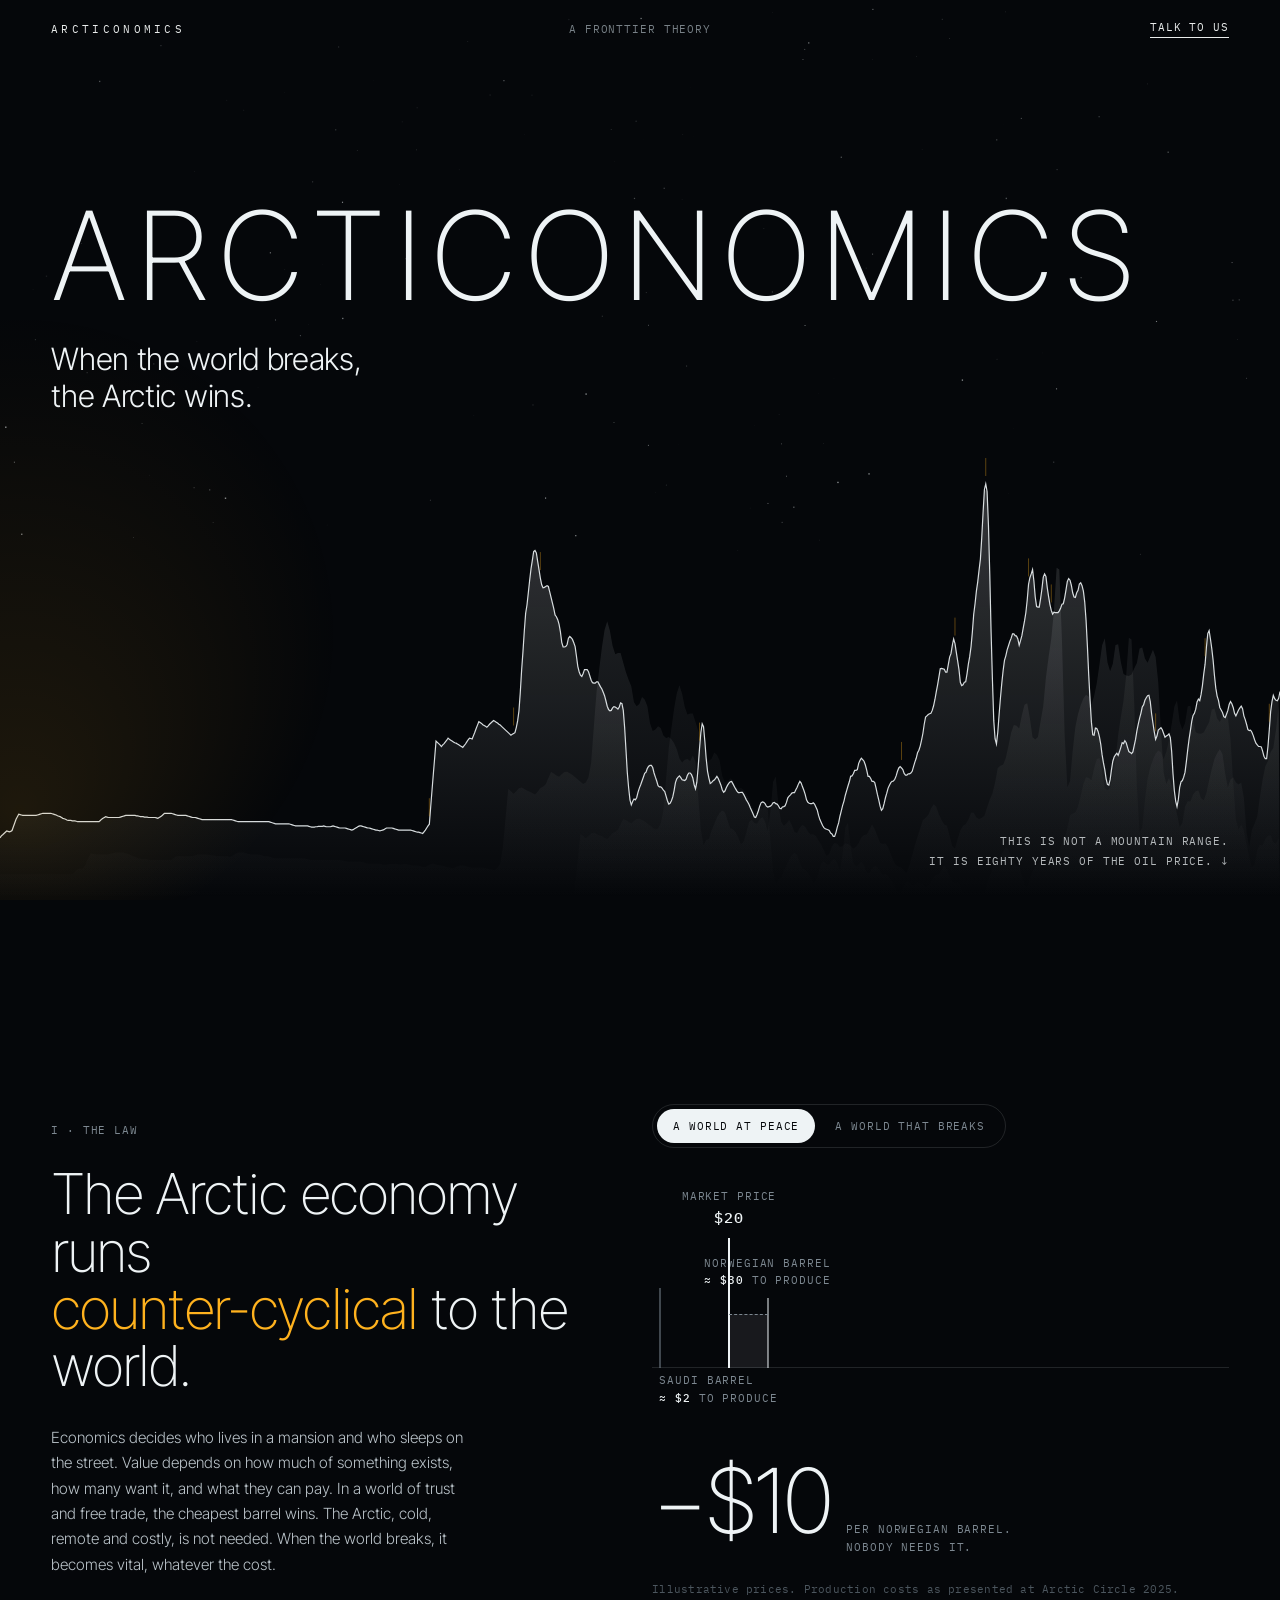
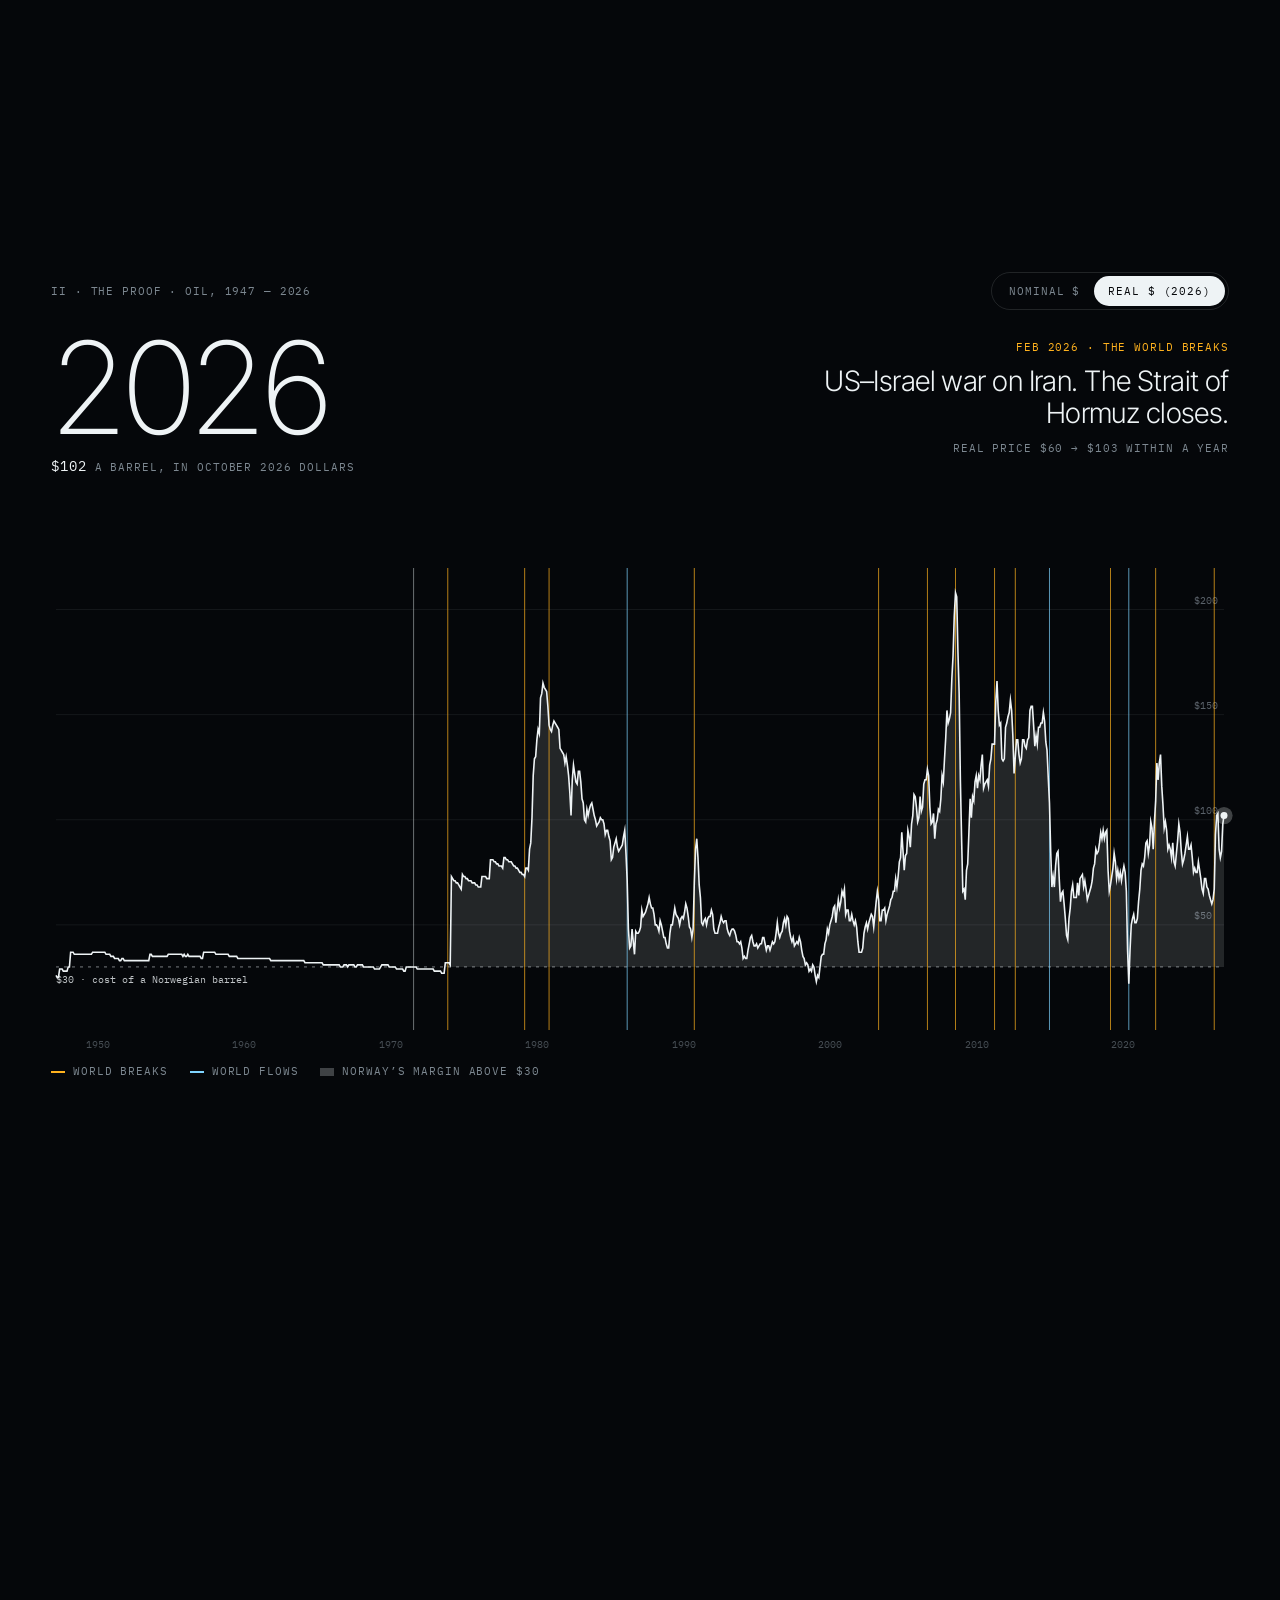
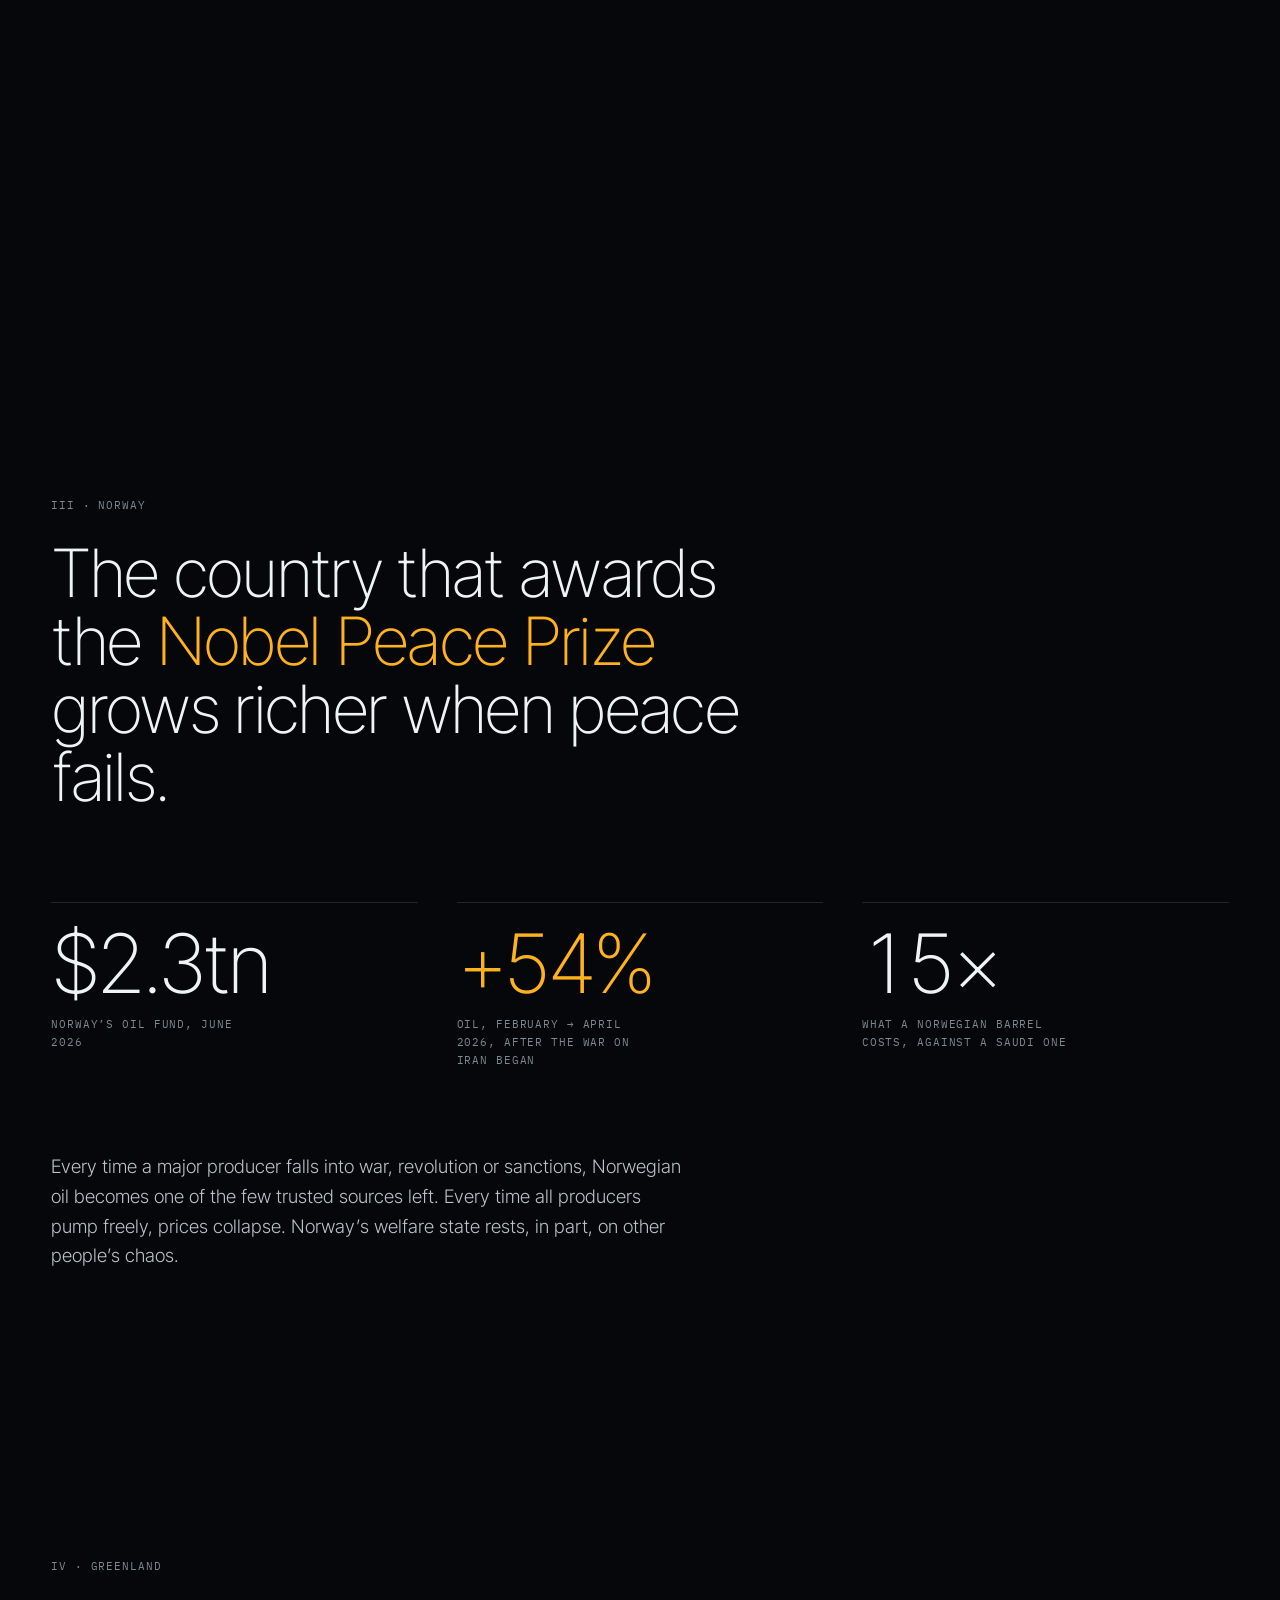
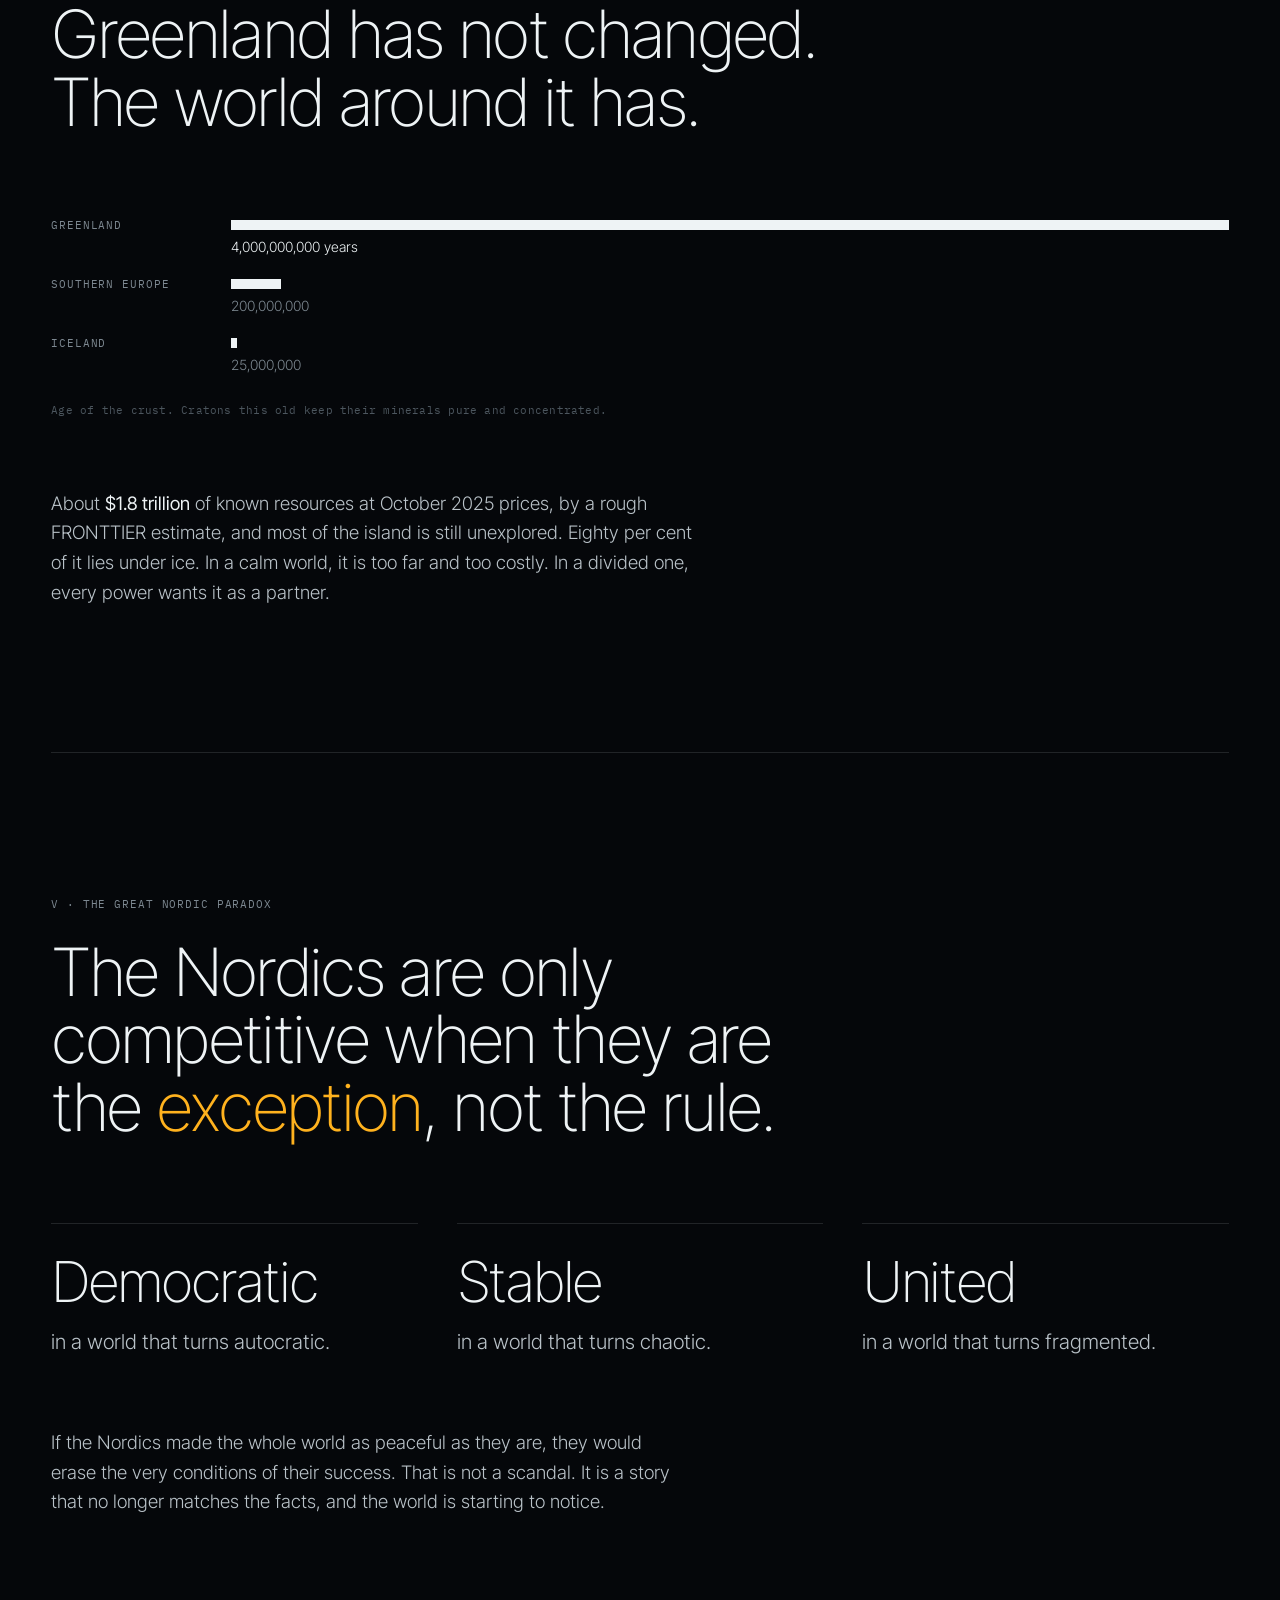
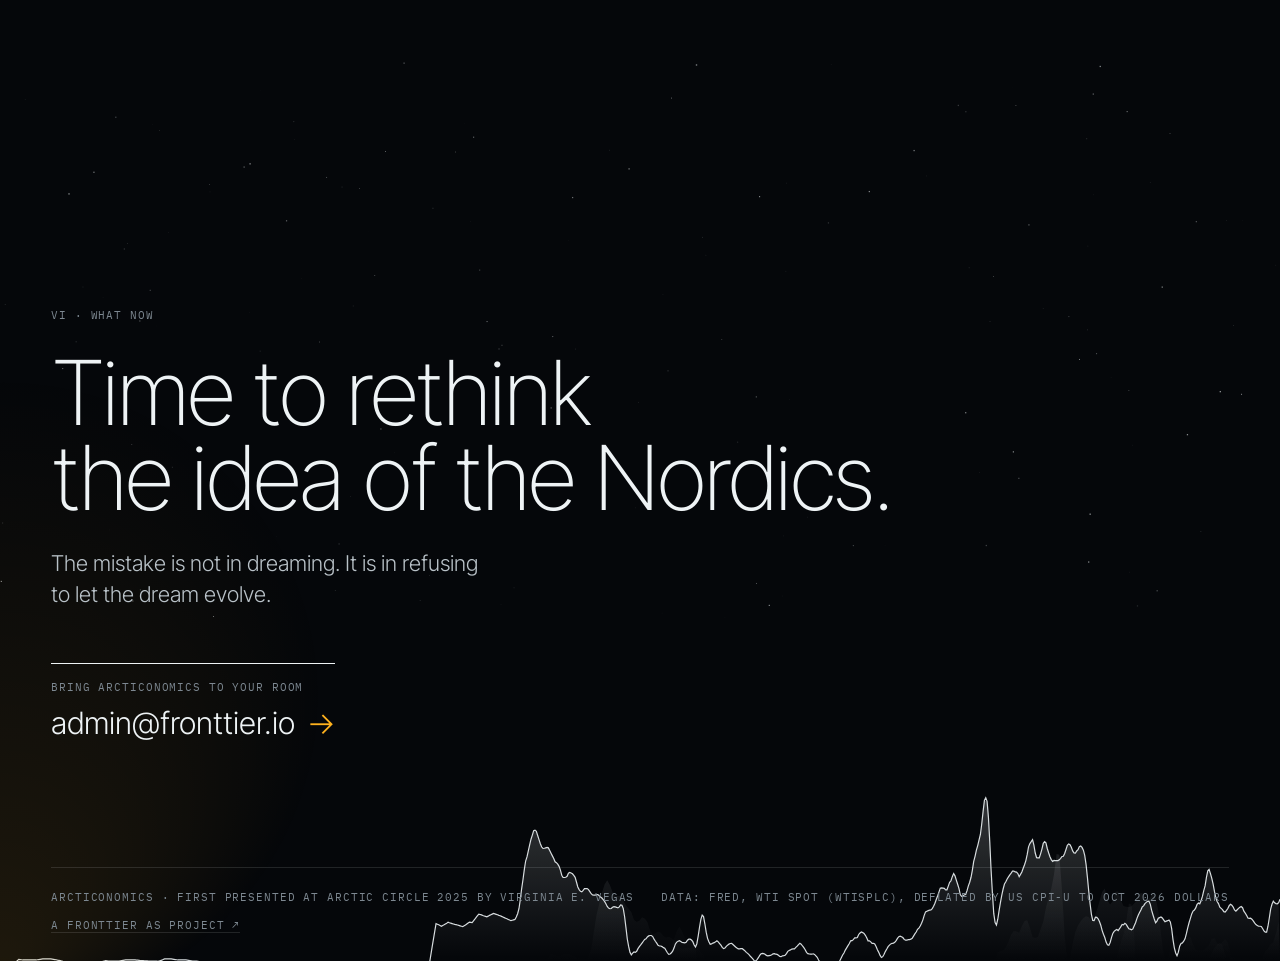
==== commit 4fc499f6: "Arcticonomics: lower closing ridge, inline call to action Co-Authored-By: Claude Opus 5.5 <noreply@a" ====
--- a/arcticonomics/index.html
+++ b/arcticonomics/index.html
@@ -11,7 +11,7 @@
   <link rel="preconnect" href="https://fonts.googleapis.com">
   <link rel="preconnect" href="https://fonts.gstatic.com" crossorigin>
   <link href="https://fonts.googleapis.com/css2?family=Inter+Tight:wght@200;300;400;500&family=IBM+Plex+Mono:wght@400;500&display=swap" rel="stylesheet">
-  <link rel="stylesheet" href="styles.css?v=2">
+  <link rel="stylesheet" href="styles.css?v=3">
 </head>
 <body>
   <header class="bar mono">
@@ -132,6 +132,6 @@
   </section>
 
   <script src="data.js?v=1"></script>
-  <script src="app.js?v=2" defer></script>
+  <script src="app.js?v=3" defer></script>
 </body>
 </html>
--- a/arcticonomics/styles.css
+++ b/arcticonomics/styles.css
@@ -128,8 +128,8 @@
 .end__txt { position: relative; padding: 0 var(--pad) 14svh; }
 .end__t { margin: 0; font-weight: 200; font-size: clamp(44px, 7vw, 124px); line-height: .95; letter-spacing: -.045em; }
 .end__q { margin: 28px 0 0; max-width: 34ch; font-size: clamp(18px, 1.7vw, 24px); line-height: 1.45; font-weight: 300; color: #b9c2c8; }
-.end__cta { display: inline-grid; margin-top: 52px; gap: 10px; font-size: clamp(22px, 2.4vw, 34px); font-weight: 300; border-top: 1px solid var(--ice); padding-top: 16px; }
-.end__cta span { color: var(--mist); }
+.end__cta { display: inline-grid; grid-template-columns: auto auto; align-items: baseline; margin-top: 52px; gap: 10px .4em; font-size: clamp(22px, 2.4vw, 34px); font-weight: 300; border-top: 1px solid var(--ice); padding-top: 16px; }
+.end__cta span { grid-column: 1 / -1; color: var(--mist); }
 .end__cta i { font-style: normal; color: var(--amber); display: inline-block; transition: transform .5s var(--ease); }
 .end__cta:hover i { transform: translateX(.3em); }
 .foot { position: relative; display: flex; justify-content: space-between; gap: 14px; flex-wrap: wrap; margin: 0 var(--pad); padding: 22px 0 28px; border-top: 1px solid var(--line); color: var(--mist); }
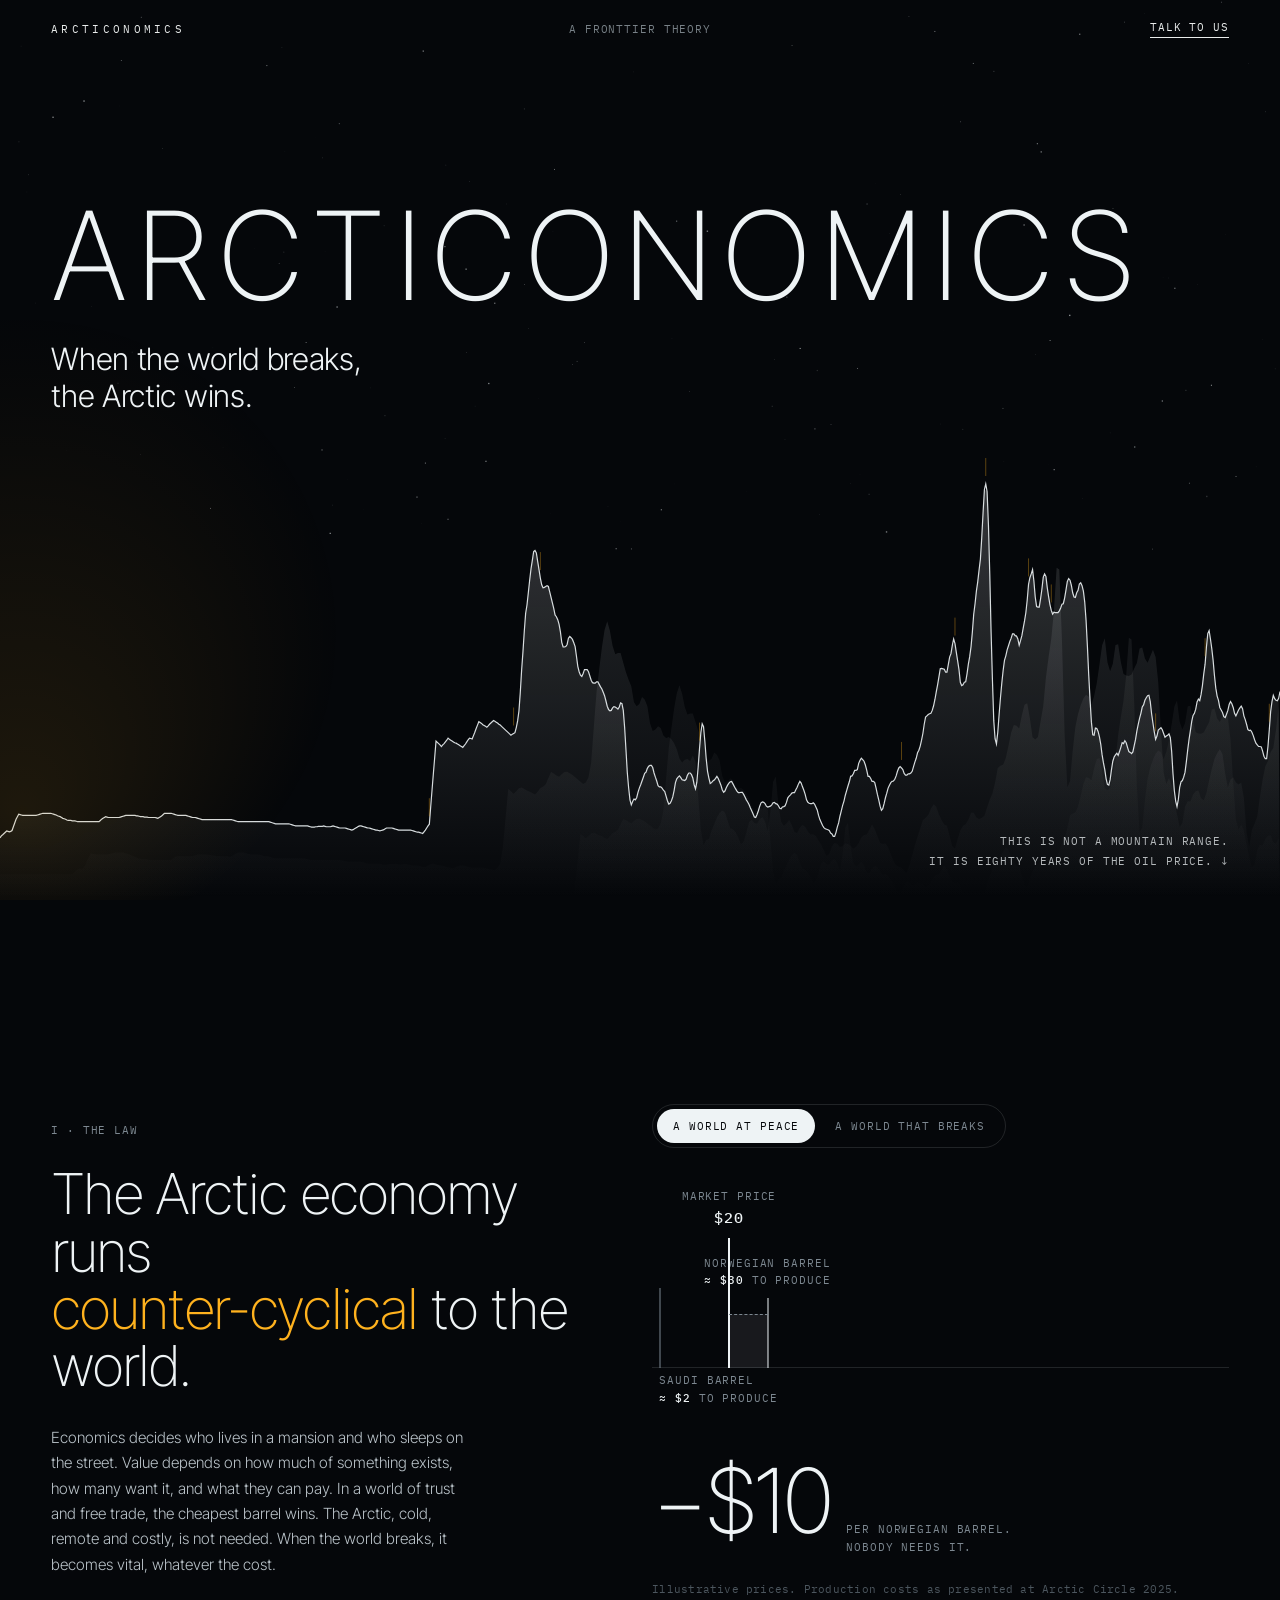
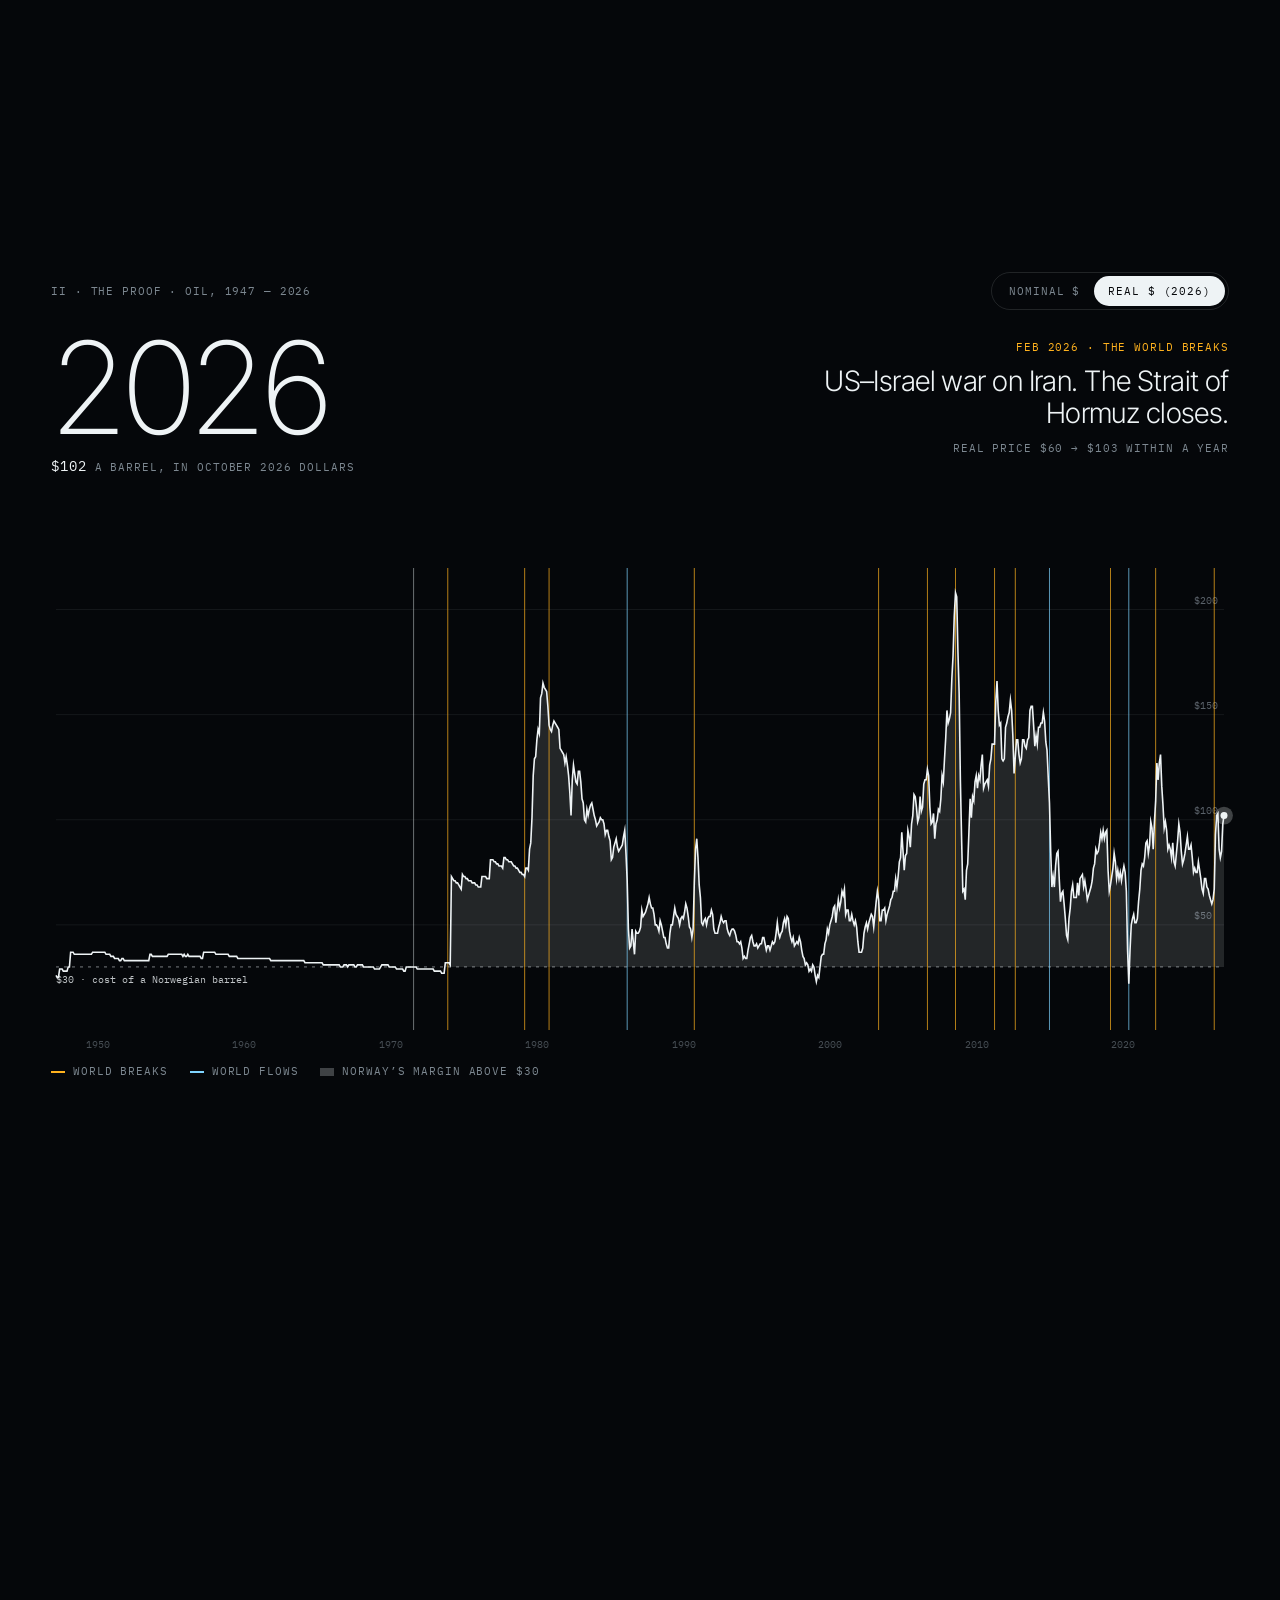
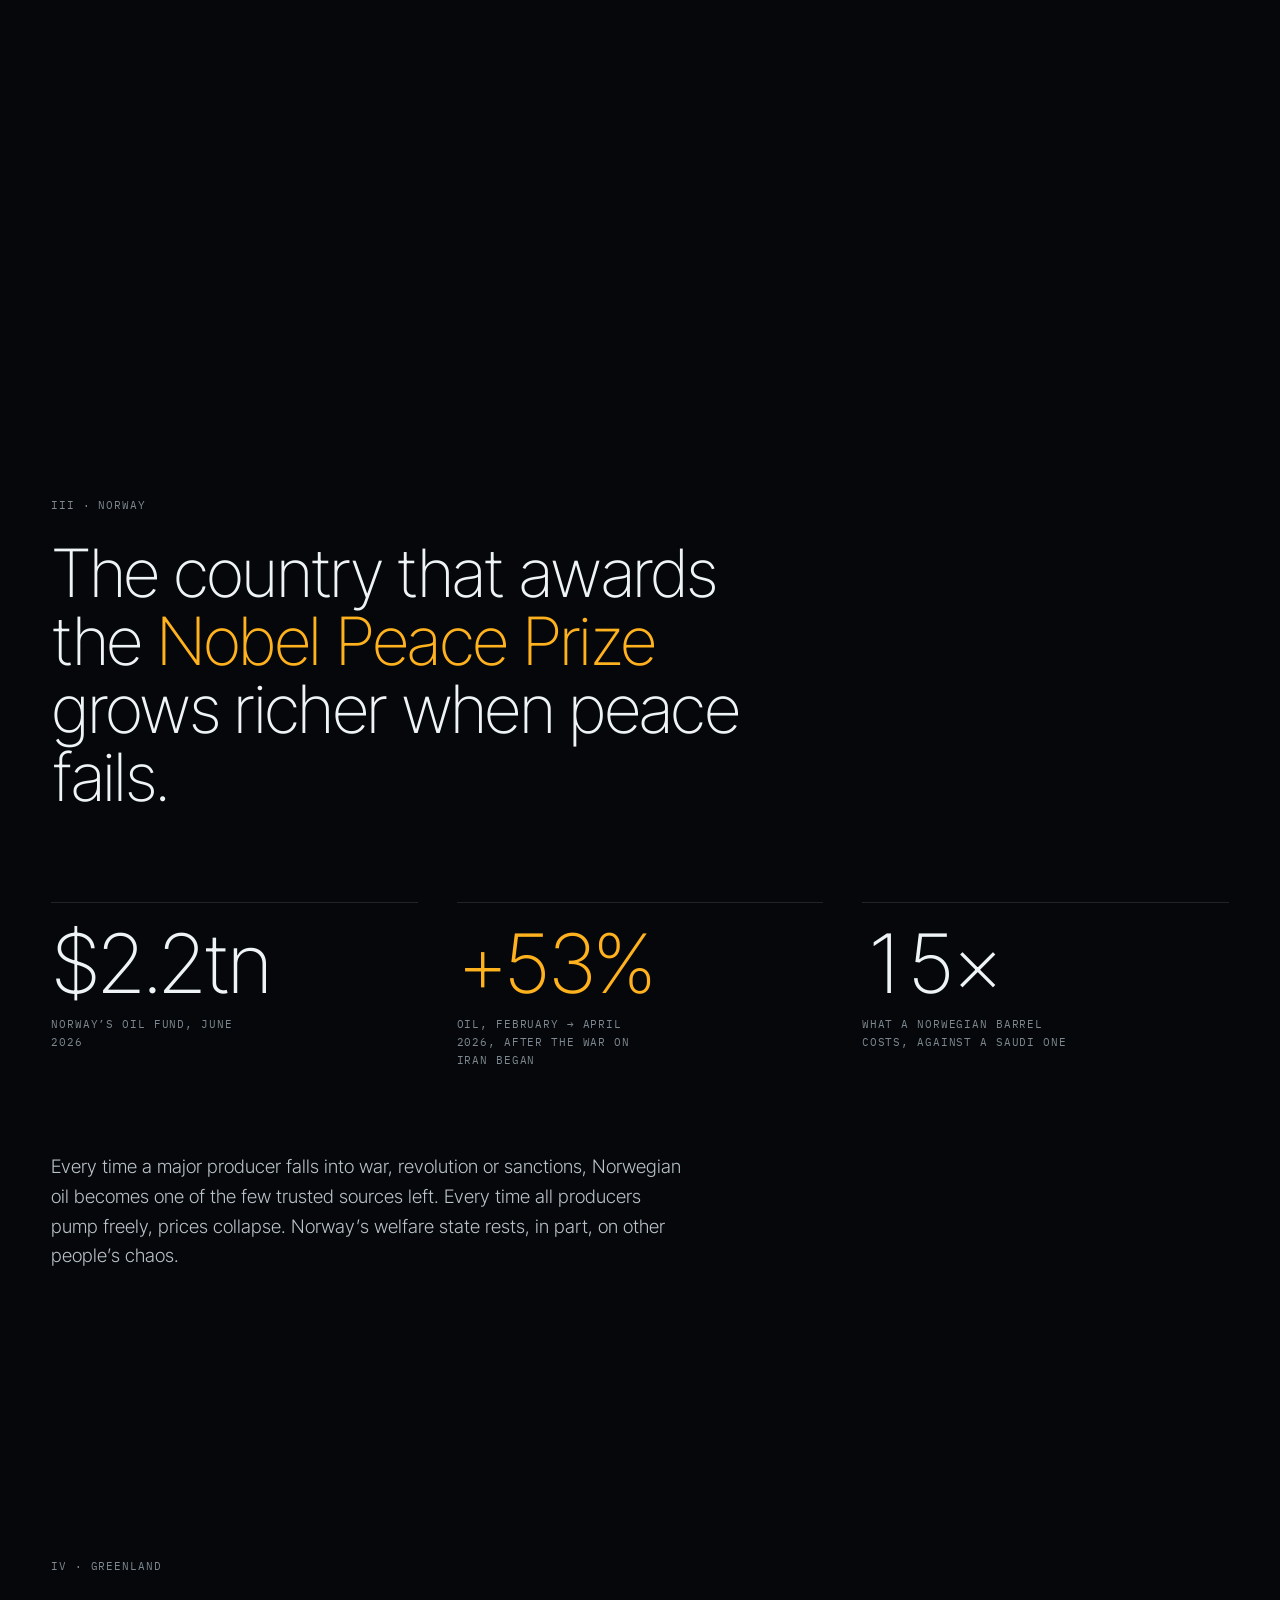
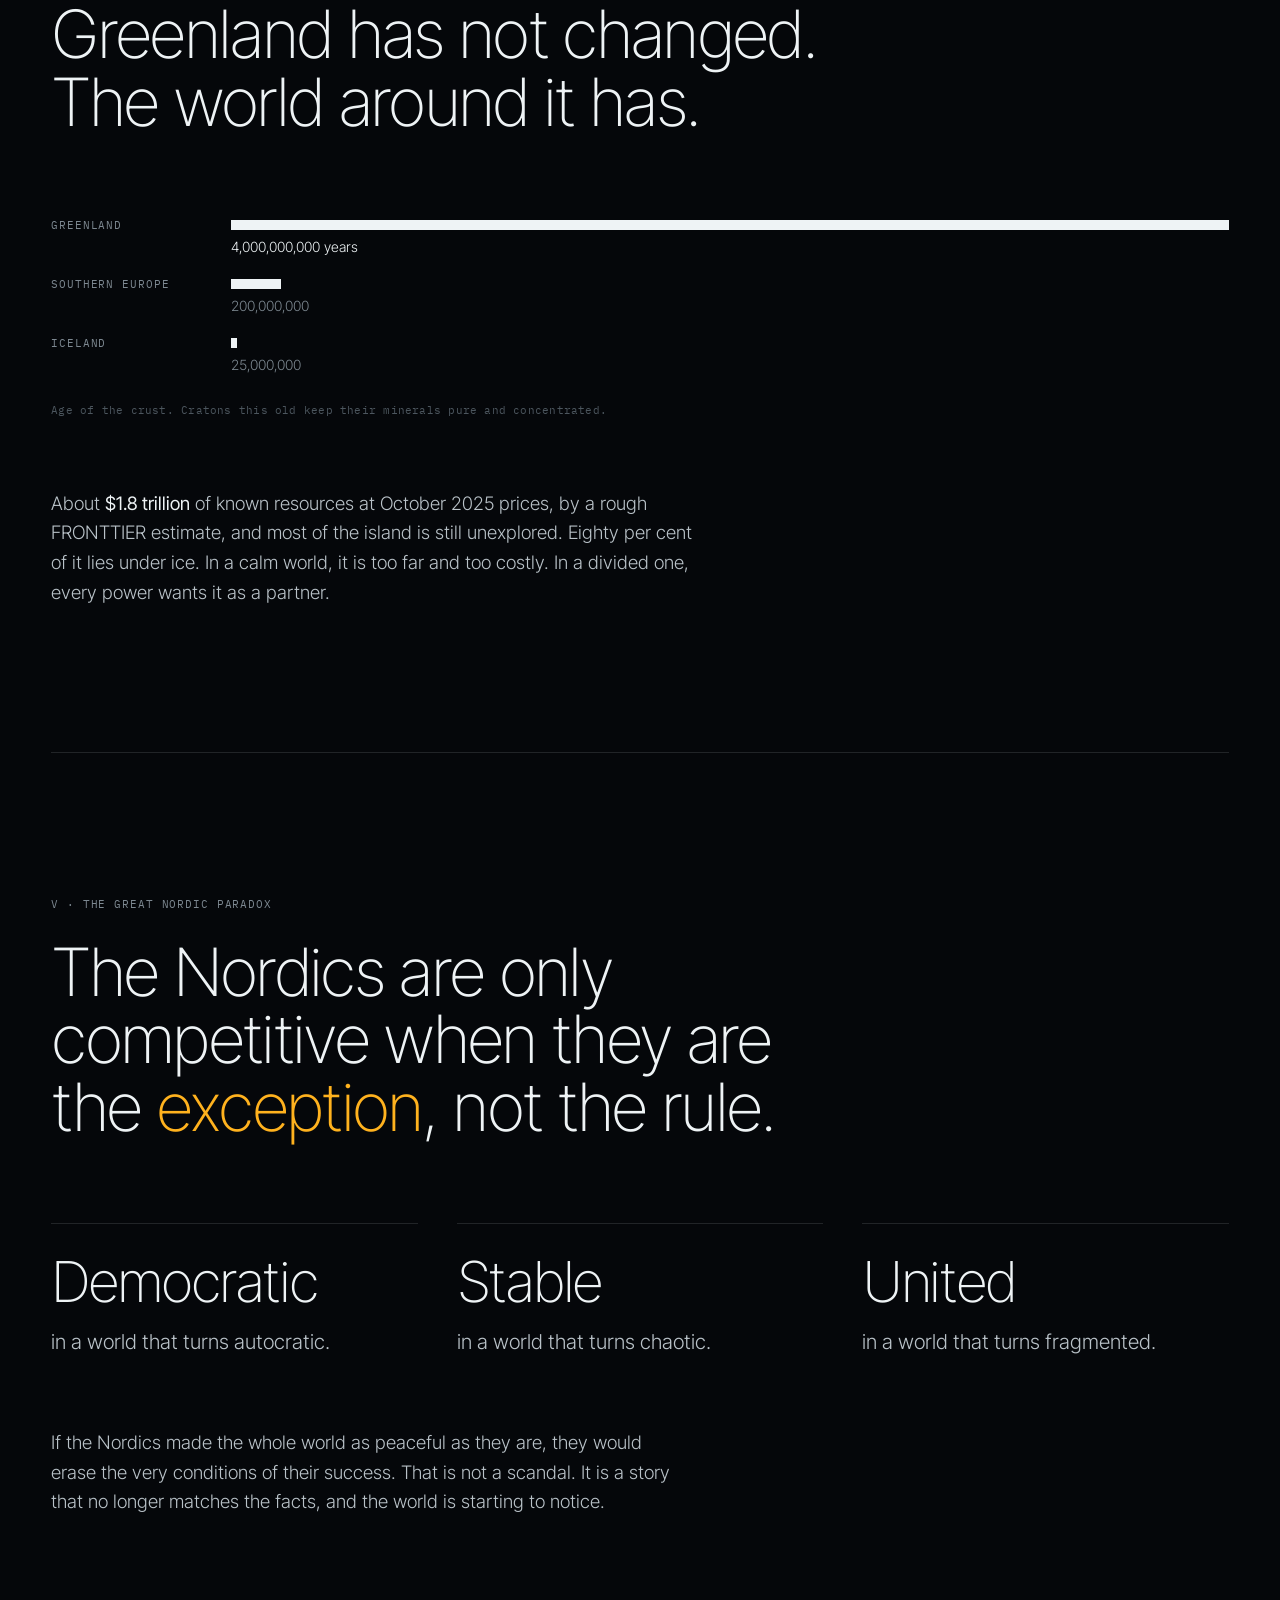
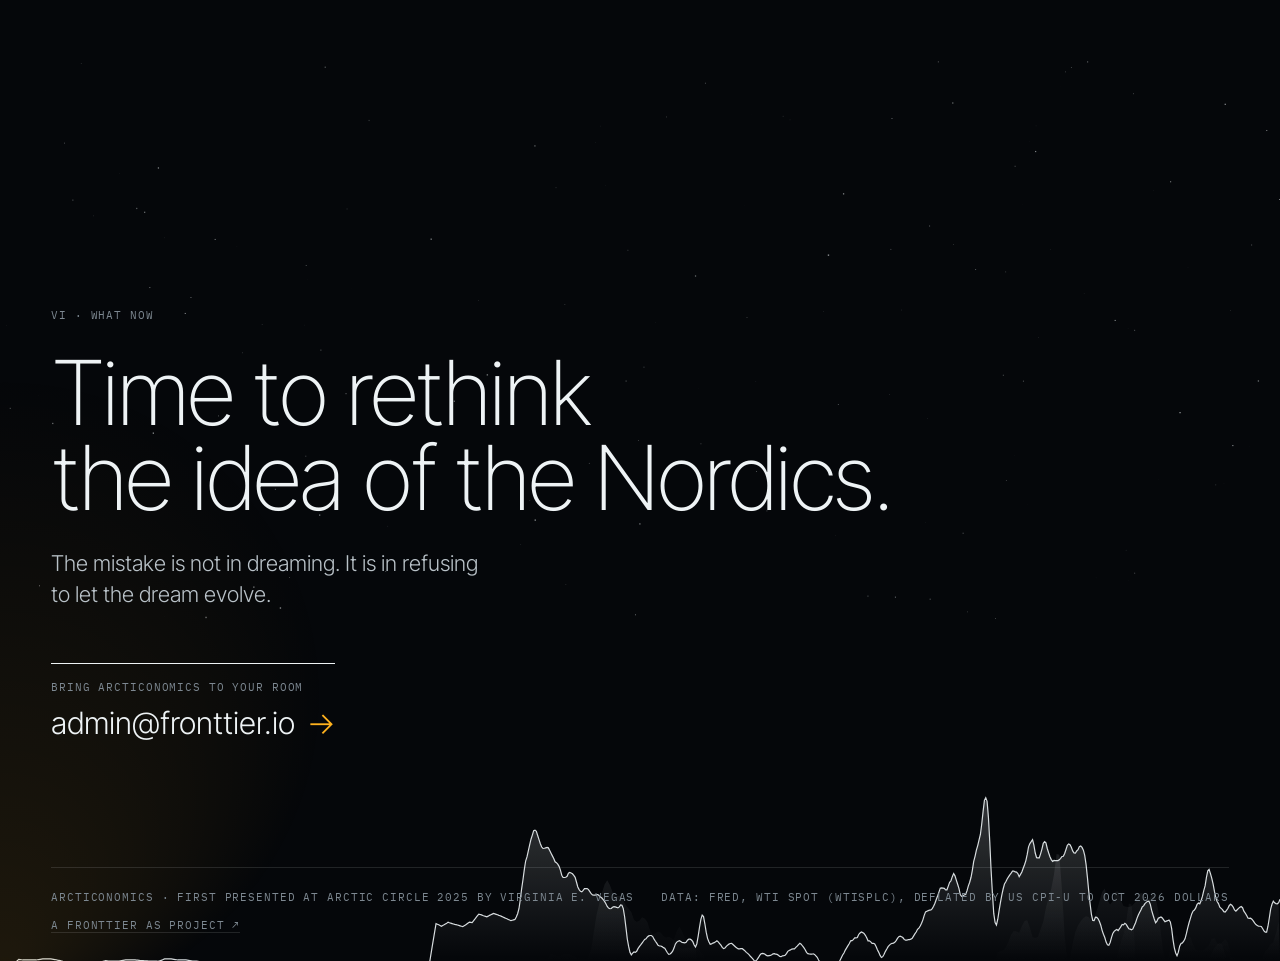
==== commit 3344d665: "Arcticonomics mobile: toggle no longer covers the year; law scale breathes Co-Authored-By: Claude Op" ====
--- a/arcticonomics/index.html
+++ b/arcticonomics/index.html
@@ -11,7 +11,7 @@
   <link rel="preconnect" href="https://fonts.googleapis.com">
   <link rel="preconnect" href="https://fonts.gstatic.com" crossorigin>
   <link href="https://fonts.googleapis.com/css2?family=Inter+Tight:wght@200;300;400;500&family=IBM+Plex+Mono:wght@400;500&display=swap" rel="stylesheet">
-  <link rel="stylesheet" href="styles.css?v=3">
+  <link rel="stylesheet" href="styles.css?v=4">
 </head>
 <body>
   <header class="bar mono">
--- a/arcticonomics/styles.css
+++ b/arcticonomics/styles.css
@@ -145,10 +145,11 @@
   .bar { mix-blend-mode: normal; background: rgba(5,7,10,.7); -webkit-backdrop-filter: blur(10px); backdrop-filter: blur(10px); }
   .hero__txt { top: 16svh; }
   .law { grid-template-columns: 1fr; padding-top: 12svh; }
-  .scale { height: 170px; }
+  .scale { height: 250px; margin-top: 70px; }
+  .tick--no span { left: 0; transform: none; text-align: left; }
   .tick span { font-size: 9px; }
   .proof__head { top: 66px; }
-  .now { top: 118px; }
+  .now { top: 150px; }
   .now__y { font-size: 64px; }
   .ev { top: auto; bottom: 64px; left: var(--pad); right: var(--pad); width: auto; text-align: left; }
   .ev__t { font-size: 21px; }
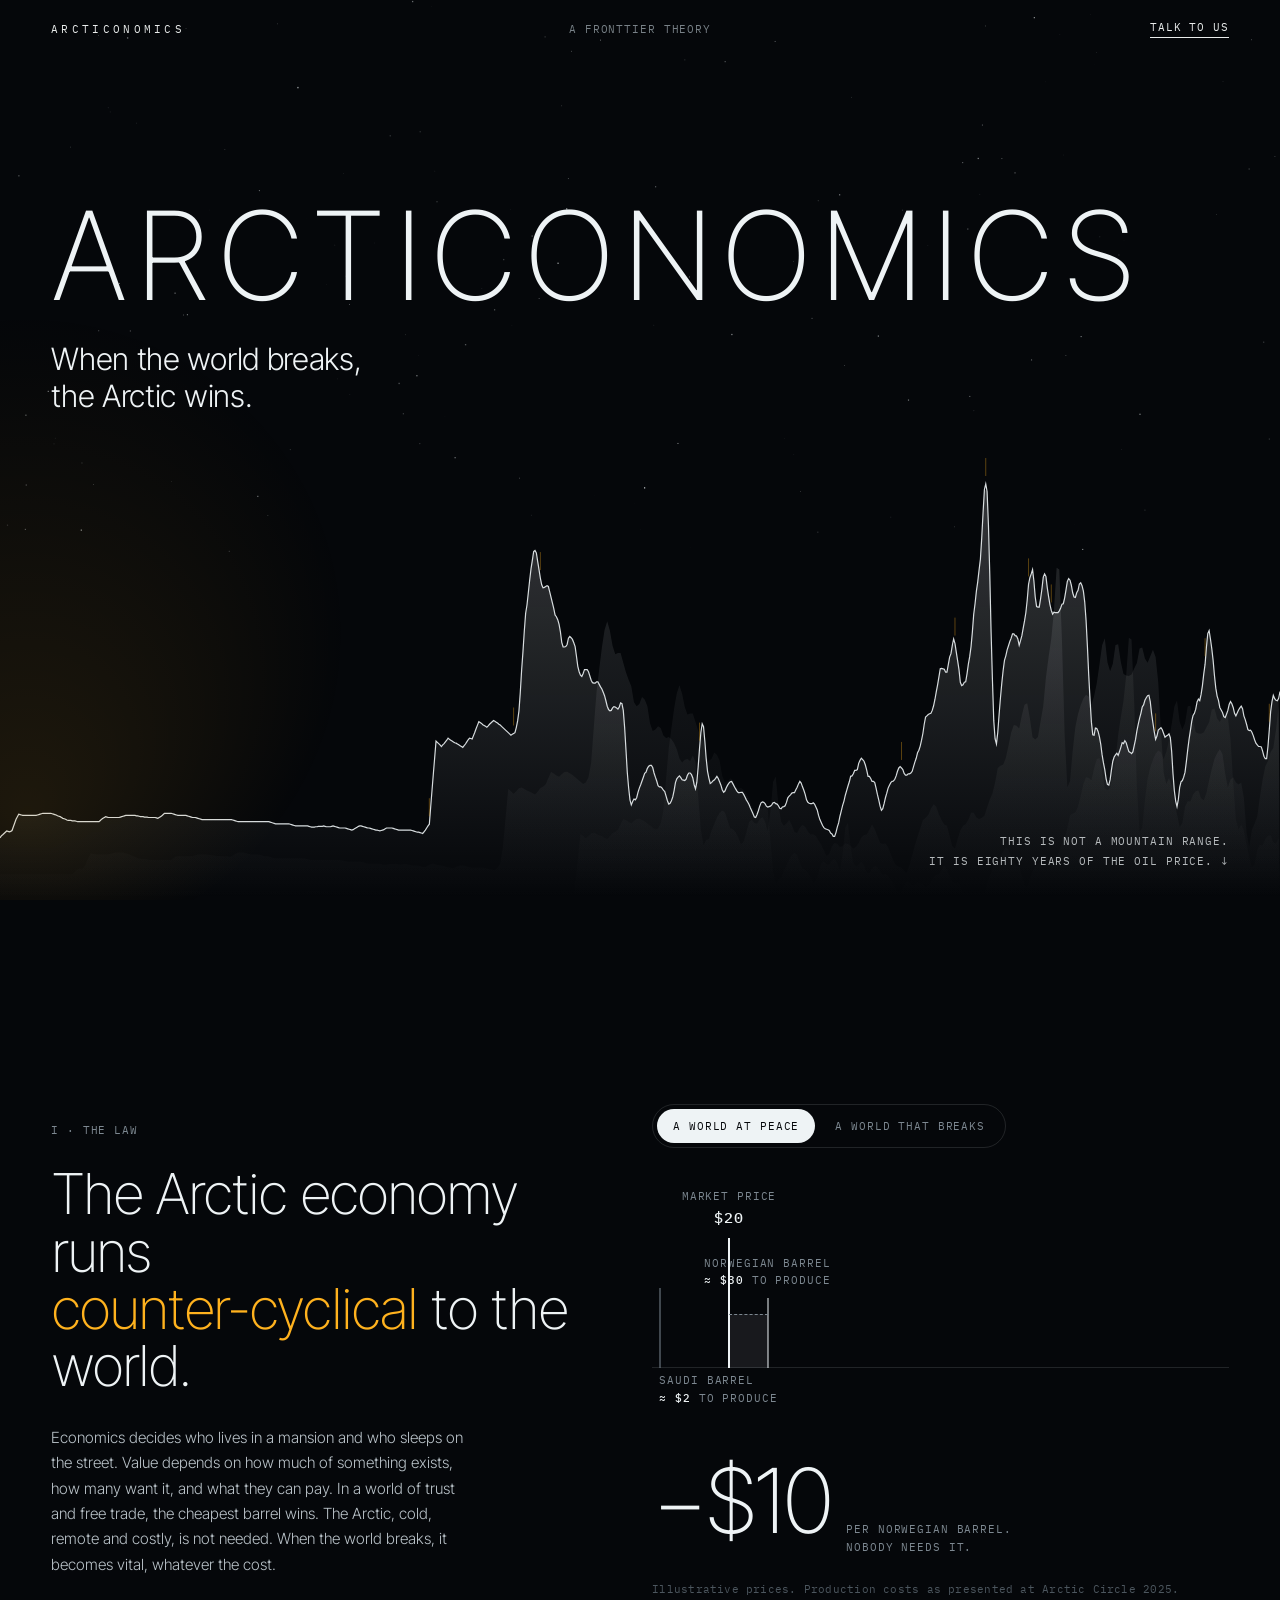
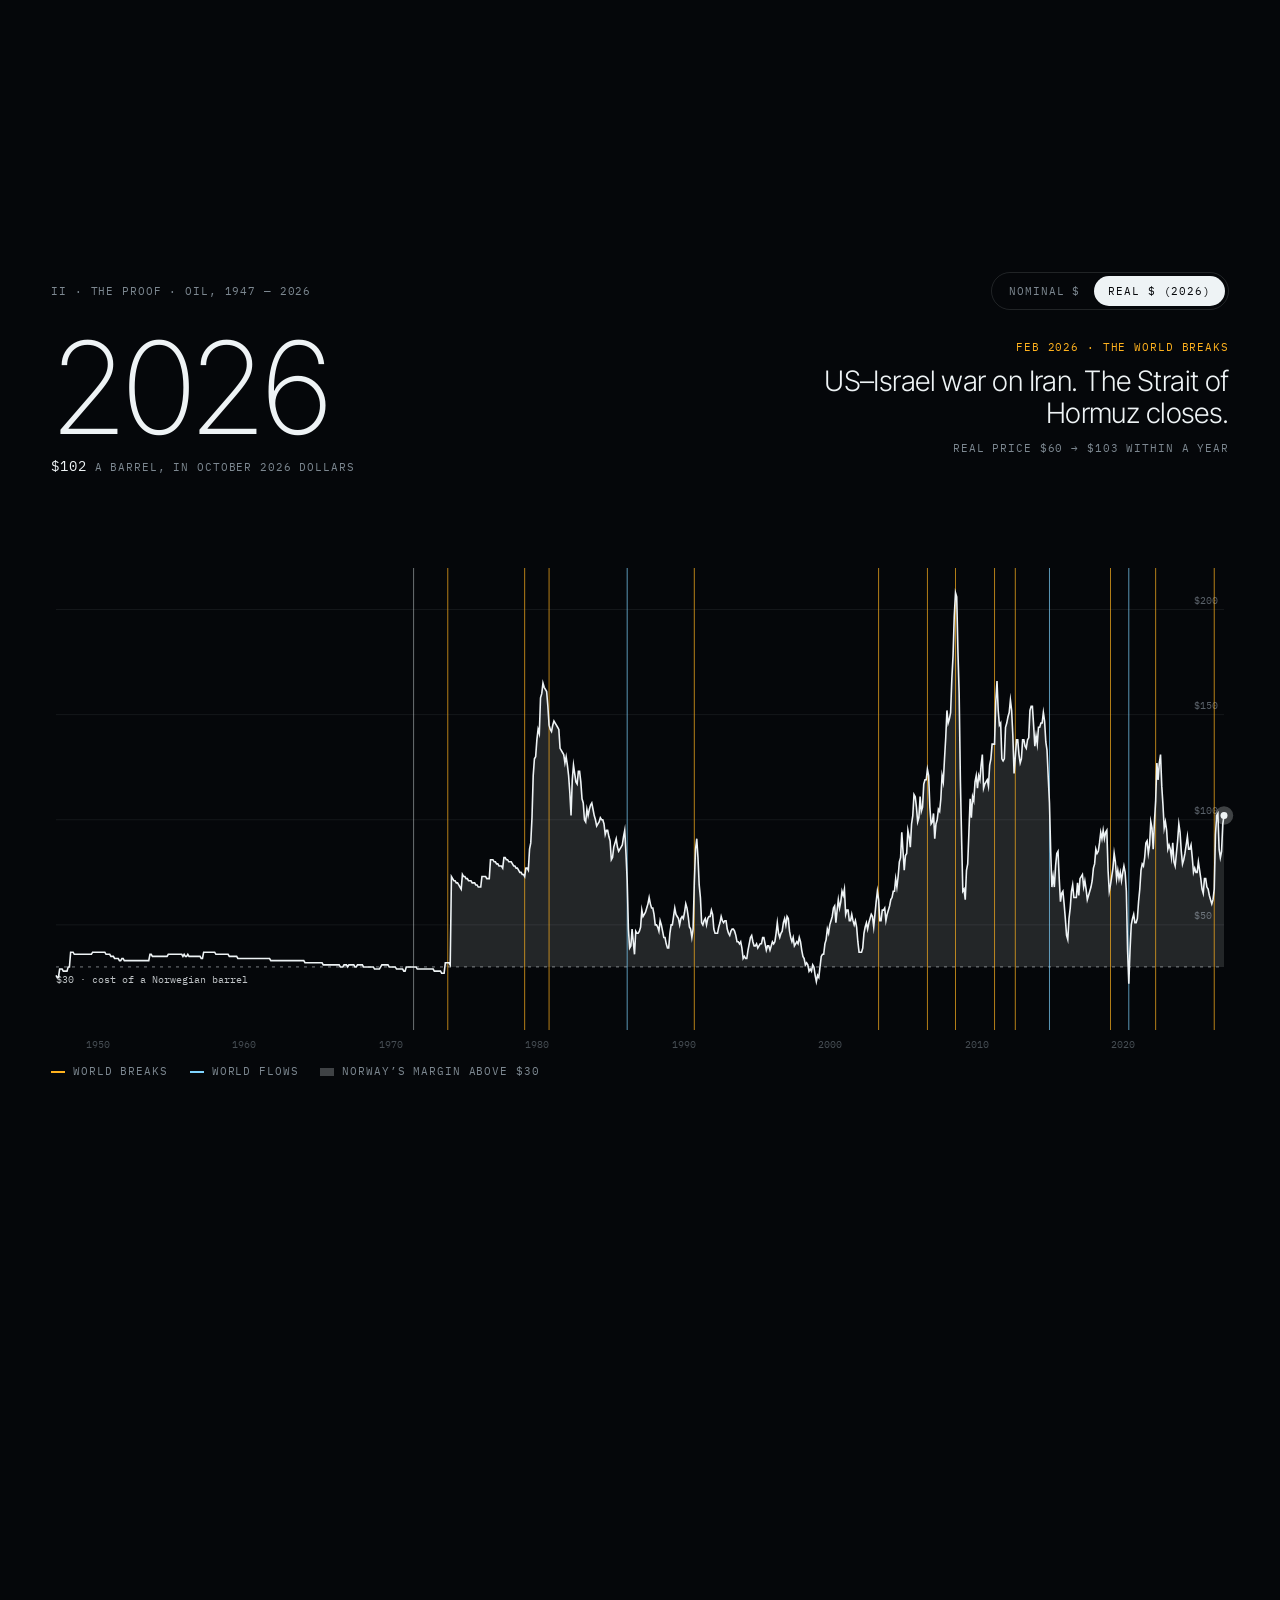
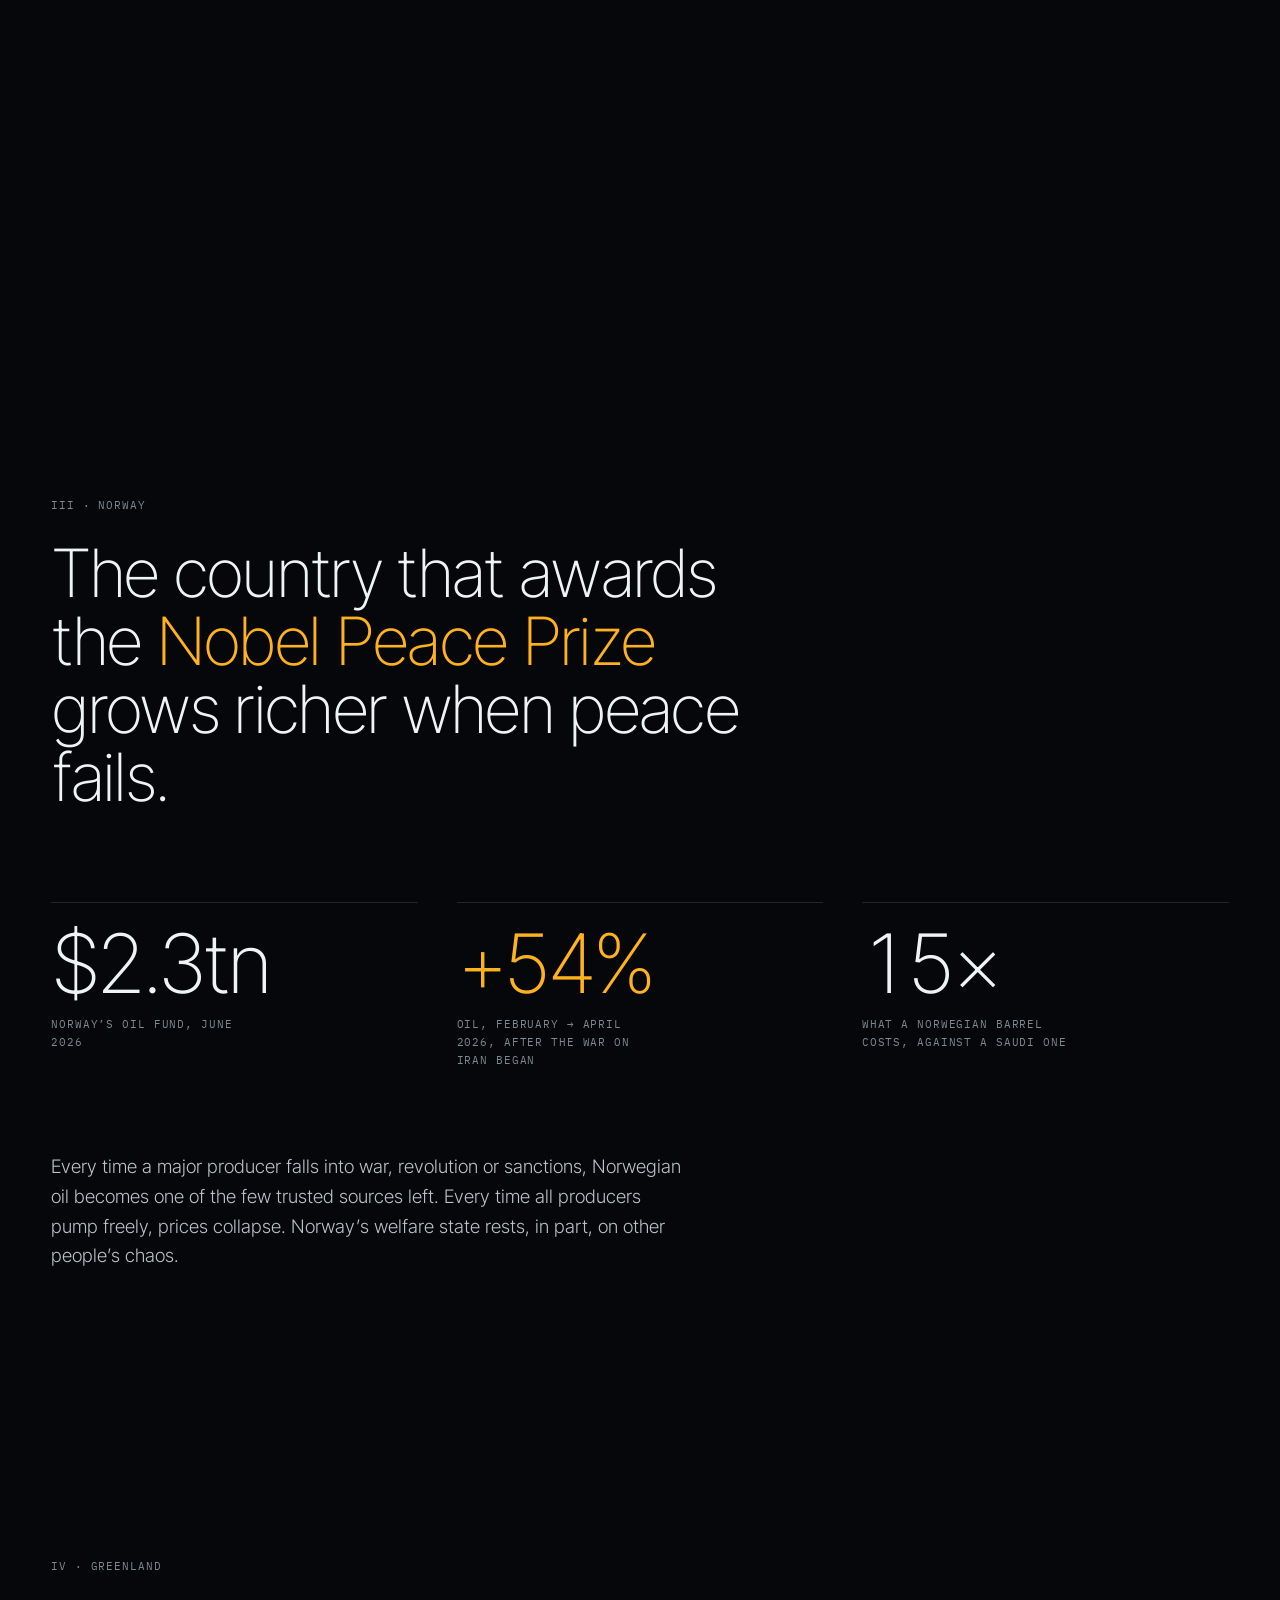
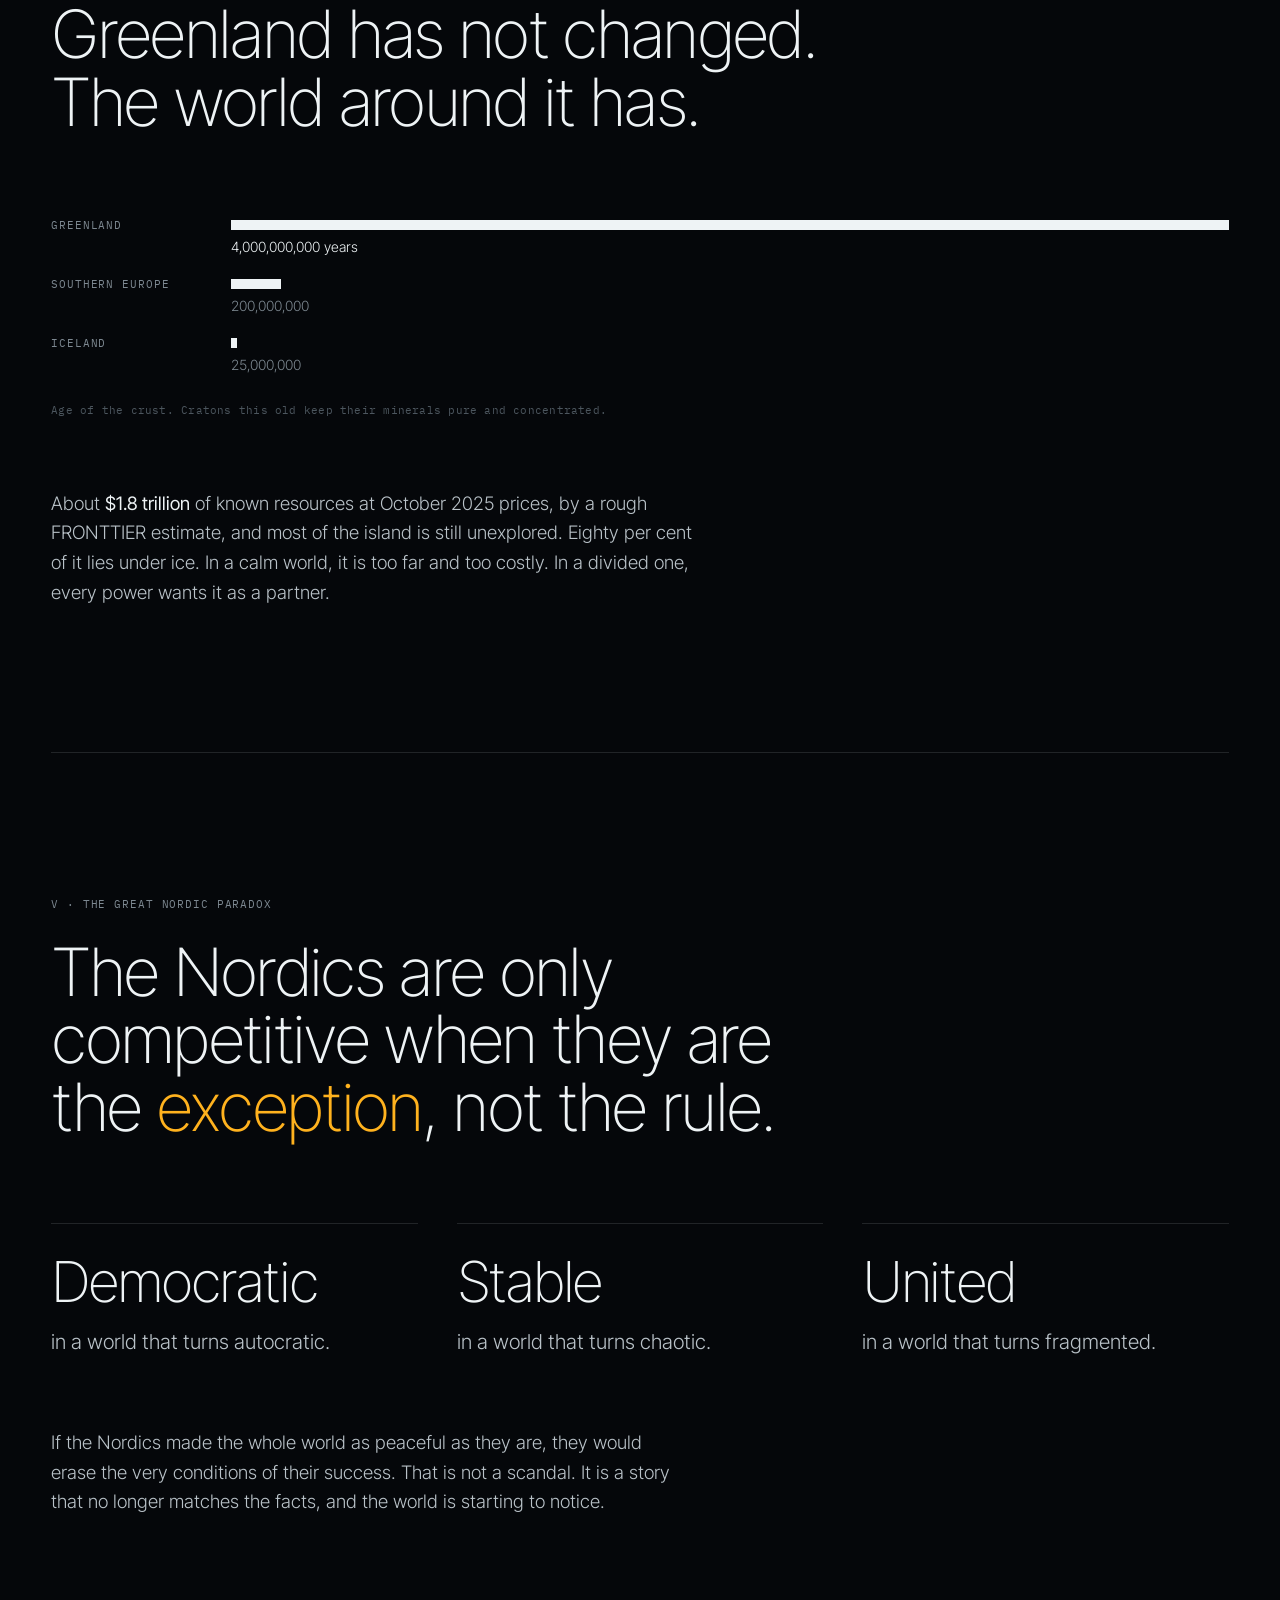
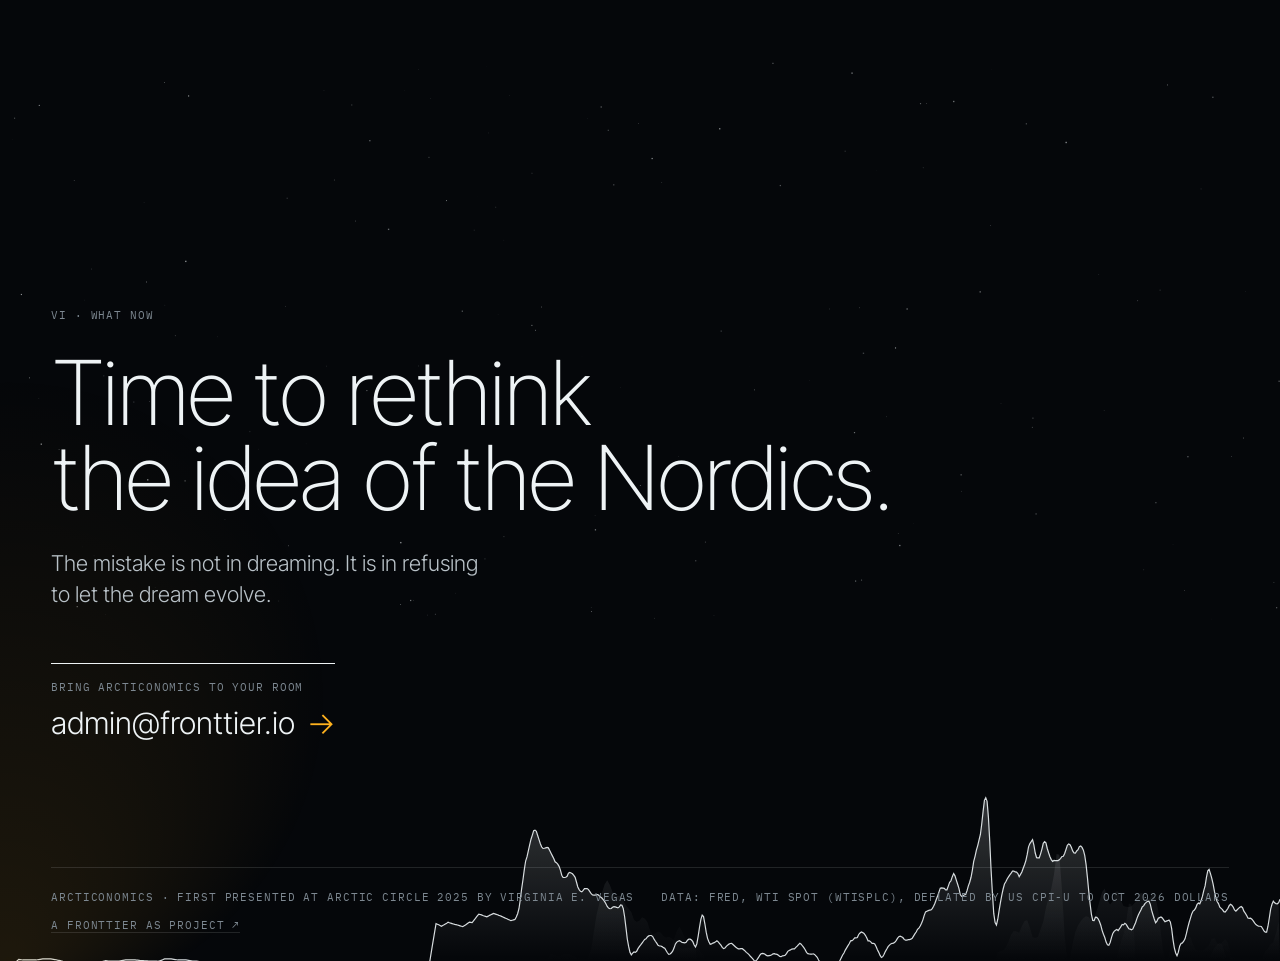
==== commit 1eacbabd: "Tab icon: the real logo from LinkedIn Co-Authored-By: Claude Opus 5.5 <noreply@anthropic.com> Claude" ====
--- a/arcticonomics/index.html
+++ b/arcticonomics/index.html
@@ -7,7 +7,7 @@
   <meta name="description" content="Arcticonomics: the Arctic economy is counter-cyclical to the world. Eighty years of the real oil price show it: every spike is a war, a revolution or a sanction. A FRONTTIER theory by Virginia E. Vegas.">
   <meta name="robots" content="noindex">
   <meta name="theme-color" content="#05070a">
-  <link rel="icon" href="../favicon.svg" type="image/svg+xml">
+  <link rel="icon" href="/icon-192.png" type="image/png">
   <link rel="preconnect" href="https://fonts.googleapis.com">
   <link rel="preconnect" href="https://fonts.gstatic.com" crossorigin>
   <link href="https://fonts.googleapis.com/css2?family=Inter+Tight:wght@200;300;400;500&family=IBM+Plex+Mono:wght@400;500&display=swap" rel="stylesheet">
